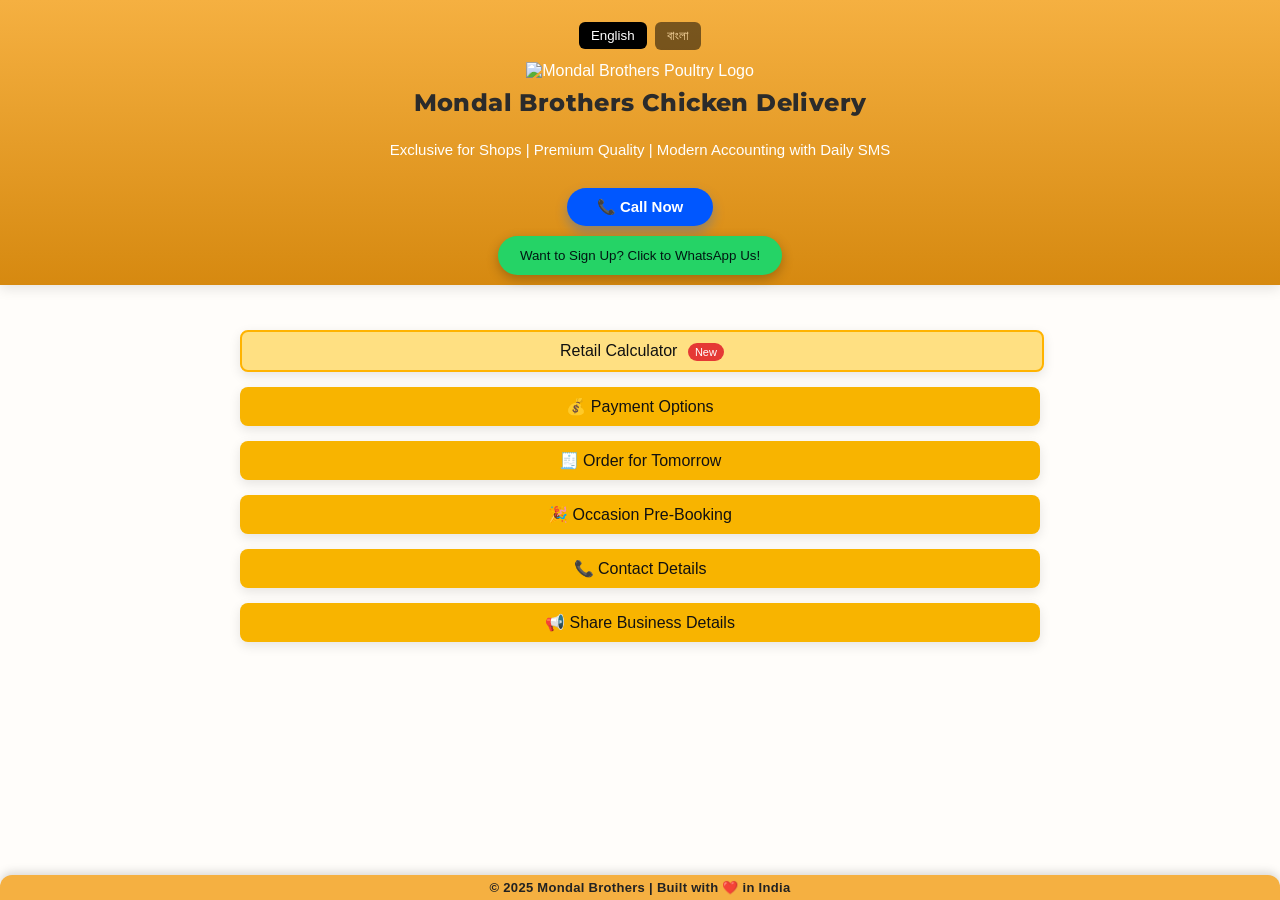
==== index.html @ c225e99e "add bengali translation" ====
<!DOCTYPE html>
<html lang="en">
<head>
    <meta charset="UTF-8" />
    <meta name="viewport" content="width=device-width, initial-scale=1.0" />
    <title>Mondal Brothers Chicken Delivery Service</title>

    <link rel="stylesheet" href="style.css" />
    <link rel="stylesheet" href="header-style.css" />

    <link href="https://fonts.googleapis.com/css2?family=Montserrat:wght@600;700&display=swap" rel="stylesheet">
    <link rel="manifest" href="manifest.json">

    <meta name="theme-color" content="#f8b400">

    <script>
        if ("serviceWorker" in navigator) {
          navigator.serviceWorker.register("service-worker.js");
        }
    </script>

    <link rel="stylesheet"
          href="https://cdnjs.cloudflare.com/ajax/libs/font-awesome/6.5.1/css/all.min.css"
          crossorigin="anonymous" referrerpolicy="no-referrer" />

    <style>
        .lang-switcher {
            text-align:center;
            margin:10px 0;
        }
        .lang-switcher button {
            padding: 6px 12px;
            border-radius: 6px;
            margin: 2px;
            border: none;
            background: black;
            color: white;
            cursor: pointer;
        }
    </style>

</head>

<body>

<span id="copyToast" class="toast">Copied!</span>

<header class="hero shiny-gold">

    <div id="langSwitcher" class="lang-switcher">
        <button onclick="switchLang('en')" id="btnLangEn">English</button>
        <button onclick="switchLang('bn')" id="btnLangBn">বাংলা</button>
    </div>

    <div class="logo-container">
        <img src="images/mb-icon.png" alt="Mondal Brothers Poultry Logo" class="logo">
    </div>

    <h2 class="page-title contrast" data-translate="title_main"></h2>

    <p data-translate="subtitle"></p>

    <a href="tel:+919734075801" class="btn-call-rounded" data-translate="call_now"></a>

    <br/>

    <a href="https://wa.me/919734075801?text=default"
       class="btn-whatsapp"
       target="_blank"
       data-translate="signup"></a>

</header>

<main>
    <section class="accordion">

        <!-- Retail calculator -->
<!--        <a class="retail-calculator-accordion accordion-header highlight-link"-->
<!--           href="retail-calculator/retail-calculator.html"-->
<!--           data-translate="retail_calculator"></a>-->

        <a class="retail-calculator-accordion accordion-header highlight-link"
           href="retail-calculator/retail-calculator.html">

            <span data-translate="retail_calculator"></span>

            <span class="badge" data-translate="new_badge"></span>

        </a>


        <!-- PAYMENT -->
        <button class="accordion-header" data-translate="payment_opt"></button>
        <div class="accordion-content">
            <p class="title-text" data-translate="choose_payment"></p>

            <!-- UPI Payment Card -->
            <div class="card">
                <h3 class="section-title" data-translate="upi_title"></h3>

                <div class="qr-wrapper">
                    <p class="text-center bold" data-translate="scan_pay"></p>

                    <img src="images/payment-qr.jpeg" alt="Payment QR" class="qr-code" />

                    <input type="number" id="amt" class="amount-input" placeholder="" data-translate-placeholder="enter_amt" />

                    <button class="upi-pay-btn" onclick="payViaUpiSmart()" data-translate="pay_now"></button>
                </div>

                <ul class="details-list">

                    <li class="details-label" data-translate="primary_upi"></li>

                    <li class="details-row lowlight">
                        <span class="label" data-translate="name_label"></span>
                        <span class="value">Prasun Mondal</span>
                    </li>

                    <li class="details-row">
                        <span class="label" data-translate="number_label"></span>
                        <span id="upiNumber" class="value copyable">9679004046</span>
                        <i class="fa-solid fa-copy copy-icon" onclick="copyToClipboard('upiNumber')"></i>
                    </li>

                    <li class="details-row">
                        <span class="label" data-translate="upi_id_label"></span>
                        <span id="upiID" class="value copyable">prsnmondal@ybl</span>
                        <i class="fa-solid fa-copy copy-icon" onclick="copyToClipboard('upiID')"></i>
                    </li>

                    <li class="details-label" data-translate="alt_upi"></li>

                    <li class="details-row lowlight">
                        <span class="label" data-translate="name_label"></span>
                        <span class="value">Mondal Brothers</span>
                    </li>

                    <li class="details-row">
                        <span class="label" data-translate="upi_id_label"></span>
                        <span id="altUPIID" class="value copyable">mondalbrothers@upi</span>
                        <i class="fa-solid fa-copy copy-icon" onclick="copyToClipboard('altUPIID')"></i>
                    </li>

                </ul>
            </div>

            <!-- Bank transfer card -->
            <div class="card">
                <h3 class="section-title" data-translate="bank_title"></h3>

                <ul class="details-list">

                    <li class="details-row lowlight">
                        <span class="label" data-translate="bank_name"></span>
                        <span id="bankName" class="value">Canara Bank</span>
                    </li>

                    <li class="details-row lowlight">
                        <span class="label" data-translate="acc_type"></span>
                        <span class="value">Current Account</span>
                    </li>

                    <li class="details-row">
                        <span class="label" data-translate="acc_holder"></span>
                        <span id="accHolder" class="value copyable">Mondal Brothers</span>
                        <i class="fa-solid fa-copy copy-icon" onclick="copyToClipboard('accHolder')"></i>
                    </li>

                    <li class="details-row">
                        <span class="label" data-translate="acc_no"></span>
                        <span id="accNo" class="value copyable">4400201000088</span>
                        <i class="fa-solid fa-copy copy-icon" onclick="copyToClipboard('accNo')"></i>
                    </li>

                    <li class="details-row">
                        <span class="label" data-translate="ifsc"></span>
                        <span id="ifsc" class="value copyable">CNRB0000000</span>
                        <i class="fa-solid fa-copy copy-icon" onclick="copyToClipboard('ifsc')"></i>
                    </li>

                </ul>
            </div>

        </div>

        <!-- Order Tomorrow -->
        <button class="accordion-header" data-translate="order_title"></button>
        <div class="accordion-content">
            <form id="orderForm" class="form-card">

                <input type="text" id="name"
                       placeholder=""
                       data-translate-placeholder="name_ph"
                       required />

                <div class="qty-row">
                    <input type="number" id="kg" placeholder="" data-translate-placeholder="kg_ph" />
                    <span class="or-text" data-translate="or"></span>
                    <input type="number" id="pieces" placeholder="" data-translate-placeholder="pcs_ph" />
                </div>

                <button type="submit" class="primary-btn" data-translate="send_whatsapp"></button>
            </form>
        </div>

        <!-- Occasion -->
        <button class="accordion-header" data-translate="prebook_title"></button>
        <div class="accordion-content">
            <div class="card">

                <h3 class="section-title" data-translate="prebook_heading"></h3>

                <p class="small-info" data-translate="prebook_desc"></p>

                <form id="occasionForm" class="prebook-form">

                    <input type="text"
                           id="occName"
                           placeholder=""
                           data-translate-placeholder="name_ph"
                           required />

                    <input type="text"
                           id="occTitle"
                           placeholder=""
                           data-translate-placeholder="occ_ph"/>

                    <input type="date" id="occDate" required />
                    <input type="number" id="occQty" placeholder="" data-translate-placeholder="qty_ph"/>

                    <button type="button" class="primary-btn"
                            onclick="sendOccasionBooking()"
                            data-translate="submit_prebook"></button>

                </form>
            </div>
        </div>

        <!-- Contact -->
        <button class="accordion-header" data-translate="contact_title"></button>
        <div class="accordion-content">
            <p class="text-center bold">Pranab Mondal</p>
            <p class="text-center">
                <a href="tel:+919734075801" data-translate="call"></a>
            </p>
        </div>

        <!-- Share -->
        <button class="accordion-header" data-translate="share_title"></button>
        <div class="accordion-content share-grid">

            <div class="share-column">
                <button class="other-share-btn" onclick="shareViaNativeEnglish()" data-translate="share_btn"></button>

                <button class="share-btn whatsapp-share-btn"
                        onclick="shareOnWhatsAppEnglish()"
                        data-translate="share_wa"></button>
            </div>

            <div class="share-column">
                <button class="other-share-btn" onclick="shareViaNativeBengali()" data-translate="bn_share_btn"></button>

                <button class="share-btn whatsapp-share-btn"
                        onclick="shareOnWhatsAppBengali()"
                        data-translate="bn_share_wa"></button>
            </div>

        </div>

    </section>
</main>

<button id="installBtn" class="install-btn" onclick="installPwa()" style="display:none;"
        data-translate="install_btn"></button>

<div id="toast" class="toast" data-translate="toast_success"></div>

<footer data-translate="footer"></footer>

<script src="script.js"></script>
<script src="local-name-storage.js"></script>
<script src="log-worker.js"></script>
<script src="pwa-installation.js"></script>

<!-- NEW LANGUAGE SCRIPTS -->
<script src="lang.js"></script>
<script src="language.js"></script>

</body>
</html>
---- style.css ----
:root {
  --primary: #f8b400;
  --accent: #25D366;
  --bg: #fffdfa;
  --text: #222;
  --card: #fff;
  --shadow: 0 4px 12px rgba(0, 0, 0, 0.1);
  --blue: #007bff; /* Standard Blue */
  --blue-strong: #0057ff; /* Stronger Blue */
  --blue-shadow: 0 0 15px rgba(0, 87, 255, 0.6);
  --secondary-cta: #1ABC9C;
}

/* -------------------- BASE STYLES -------------------- */
body {
  margin: 0;
  font-family: 'Poppins', sans-serif;
  background: var(--bg);
  color: var(--text);
  scroll-behavior: smooth;
}
ul {
  padding-left: 0;
  margin-left: 0;
}
a {
  text-decoration: none;
}
main {
  max-width: 800px;
  margin: 30px auto;
  padding: 0 15px;
}

/* -------------------- HERO SECTION -------------------- */
.hero {
  background: linear-gradient(180deg, #F5B041 0%, #D68910 100%);
  color: #ffffff;
  text-align: center;
  padding: 10px 10px;
  box-shadow: var(--shadow);
}
.hero h1 {
  font-size: 32px;
  font-weight: 800;
  margin: 0 0 10px;
  text-shadow: 0 2px 4px rgba(0,0,0,0.2);
}
.hero p {
  font-size: 15px;
  margin-top: 10px;
}

/* -------------------- BUTTONS & CTA -------------------- */
/* Base styles for all primary-like rounded buttons */
.btn-whatsapp,
.btn-call-rounded,
.call-btn {
  display: inline-block;
  padding: 12px 22px;
  border-radius: 40px;
  font-weight: bold;
  box-shadow: var(--shadow);
  transition: 0.3s;
  text-decoration: none;
  font-size: 18px; /* Standardize font size */
  margin-top: 10px;
}

/* WhatsApp Button (Accent Color) */
.btn-whatsapp {
  background: var(--accent);
  font: -webkit-mini-control;
  color: #011713;
  padding: 12px 22px;
  box-shadow: 0 4px 12px rgba(0, 0, 0, 0.25);
}
.btn-whatsapp:hover {
  transform: scale(1.05);
  background: #20ba5a;
}

/* Call Button (Blue Color) - Renamed .btn-call-rounded to .call-btn for consistency */
.btn-call-rounded,
.call-btn {
  background: var(--blue-strong); /* Blue Gradient in original hero */
  color: white;
  padding: 10px 30px;
  font-size: 15px;
  margin-top: 15px;
  box-shadow: 0 6px 12px rgba(0, 102, 255, 0.35);
}
.btn-call-rounded:hover,
.call-btn:hover {
  background-color: #1c6dff;
  transform: translateY(-3px);
  box-shadow: 0 8px 18px rgba(0,0,0,0.40);
}

/* Register Button (Secondary CTA) */
.register-btn {
  background: var(--secondary-cta);
  color: #fff;
  padding: 14px 30px;
  font-size: 18px;
  font-weight: 700;
  border-radius: 40px;
  display: inline-block;
  margin-top: 12px;
  box-shadow: 0 6px 12px rgba(26, 188, 156, 0.35);
}

/* -------------------- FORMS -------------------- */
form {
  display: flex;
  flex-direction: column;
  gap: 12px;
}
form input,
form select,
form button,
.amount-box input { /* Apply form styles to amount input */
  padding: 12px;
  font-size: 1rem;
  border: 1px solid #ddd;
  border-radius: 8px;
  box-shadow: inset 0 1px 3px rgba(0,0,0,0.05);
}
form button {
  background: var(--primary);
  color: #fff;
  border: none;
  cursor: pointer;
  transition: 0.3s;
  box-shadow: var(--shadow); /* Added shadow for consistency */
}
form button:hover {
  background: #f7c948;
}

/* Quantity Row */
.qty-row {
  display: flex;
  align-items: center;
  justify-content: center;
  gap: 10px;
}
.qty-row input {
  width: 42%;
}
.or-text {
  font-weight: 600;
  font-size: 16px;
  color: #444;
}

/* -------------------- ACCORDION & SECTIONS -------------------- */
.accordion-header {
  background: var(--primary);
  color: white;
  padding: 10px 0px;
  font-size: 1rem;
  color: #111;
  border: none;
  width: 100%;
  cursor: pointer;
  margin-top: 15px;
  border-radius: 8px;
  transition: 0.3s;
  box-shadow: var(--shadow);
  text-align: center;
}
.accordion-header:hover {
  background: #f7c948;
}

.accordion-content {
  background: var(--card);
  padding: 0 20px;
  max-height: 0;
  overflow: hidden;
  transition: max-height 0.4s ease, padding 0.3s ease;
  border-radius: 0 0 8px 8px;
  box-shadow: var(--shadow);
}
.accordion-content.open {
  padding: 10px;
  max-height: max-content; /* Use a large value or max-content */
  margin-bottom: 40px;
}

.section-box { /* Used for UPI and Bank sections */
  background: var(--card);
  padding: 15px;
  margin-top: 15px;
  border-radius: 12px;
  box-shadow: 0 0 8px rgba(0,0,0,0.08);
}
.section-title {
  font-size: 18px;
  font-weight: bold;
  margin-bottom: 12px;
  color: var(--primary);
  display: flex;
  align-items: center;
  color: #B71C1C;
}

/* -------------------- PAYMENT DETAILS -------------------- */
.title-text {
  font-size: 16px;
  font-weight: 600;
  margin-bottom: 10px;
}

/* Amount Box */
.amount-box {
  display: flex;
  gap: 10px;
  margin: 10px 0 15px; /* Consolidated margin */
  justify-content: center;
}

/* Pay Button inside amount-box */
.pay-btn {
  background: var(--blue);
  color: white;
  border: none;
  padding: 8px 16px;
  border-radius: 8px;
  cursor: pointer;
  font-weight: 600;
  transition: 0.3s;
}

/* Payment Layout */
@media (min-width: 600px) {
  .payment-container {
    display: flex;
    gap: 25px;
    margin-top: 20px;
  }
}
.qr-area {
  text-align: center;
}
.details-area {
  padding-left: 10px;
}

.qr-code {
  width: 200px;
  border-radius: 10px;
  margin-bottom: 15px;
  box-shadow: var(--shadow);
}

.upi-btn {
  background: #1c7df4;
  color: white;
  border: none;
  padding: 8px 18px;
  border-radius: 8px;
  cursor: pointer;
  font-weight: 600;
  transition: 0.3s;
}
.upi-btn:hover {
  background: #0d5abf;
}

/* List Item Styles (UPI and Bank Rows) */
.payment-list {
  padding: 0;
  margin: 0;
}
.bank-row,
.upi-details-row {
  display: flex;
  align-items: center;
  justify-content: flex-start;
  gap: 10px;
  padding: 6px 0;
  list-style: none;
  font-size: 14px;
}
.bank-row:not(:last-child),
.upi-details-row:not(:last-child) {
  border-bottom: 1px solid #f0f0f0;
}

/* Labels */
.bank-row .label,
.upi-details-row .label {
  color: #777;
  width: 120px; /* Aligns both UPI and Bank labels */
  flex-shrink: 0;
}

/* Values */
.bank-row .value,
.upi-details-row .value {
  flex: 1;
  text-align: left;
  color: #333;
  font-weight: 600;
  overflow-wrap: anywhere;
}

/* Low Visibility Row (Consolidated) */
.lowlight .label {
  color: #aaa;
}
.lowlight .value {
  color: #777;
}
.lowlight .copy-icon {
  color: #aaa;
}

/* -------------------- PWA & FOOTER -------------------- */
.install-btn {
  position: fixed;
  bottom: 20px;
  right: 20px;
  background: linear-gradient(45deg, var(--blue-strong), #4c8bff);
  color: #fff;
  border: none;
  padding: 14px 26px;
  font-size: 17px;
  font-weight: 700;
  border-radius: 50px;
  cursor: pointer;
  transition: all 0.25s ease-in-out;
  z-index: 9999;
  box-shadow: var(--blue-shadow);
  animation: pulseGlow 2.5s infinite ease-in-out;
}
.install-btn:hover {
  background: linear-gradient(45deg, #4c8bff, var(--blue-strong));
  transform: translateY(-4px) scale(1.03);
  box-shadow: 0 0 22px rgba(0, 87, 255, 0.9);
}
@keyframes pulseGlow {
  0% { box-shadow: 0 0 10px rgba(255,204,0,0.5); }
  50% { box-shadow: 0 0 18px rgba(255,204,0,0.9); }
  100% { box-shadow: 0 0 10px rgba(255,204,0,0.5); }
}

.toast {
  visibility: hidden;
  position: fixed;
  bottom: 30px;
  left: 50%;
  transform: translateX(-50%);
  background: rgba(0, 0, 0, 0.85);
  color: #fff;
  padding: 10px 18px;
  border-radius: 8px;
  font-size: 12px;
  opacity: 0;
  transition: opacity 0.4s ease, visibility 0.4s;
  z-index: 9999;

  background: #f4a300;
      color: white;
      border-radius: 10px;
}
.toast.show {
  visibility: visible;
  opacity: 1;
}

footer {
  width: 100%;
  background: var(--primary);
  color: #000;
  text-align: center;
  padding: 14px 0;
  font-size: 15px;
  font-weight: 600;
  margin-top: 25px;
  border-top-left-radius: 12px;
  border-top-right-radius: 12px;
  box-shadow: 0 -3px 10px rgba(0,0,0,0.15);
  letter-spacing: 0.3px;
}

.logo {
  width: 140px;    /* adjust size */
  height: auto;
}

/* Card design */
.card {
  background: #fff;
  padding: 20px;
  margin: 18px 0;
  border-radius: 18px;
  box-shadow: 0 6px 20px rgba(0,0,0,0.12);
}

/* UPI / Bank row layout */
.details-list {
  list-style: none;
  padding: 0;
  margin-top: 20px;
}

/* Copy icon */
.copy-icon {
  font-size: 18px;
  cursor: pointer;
  padding-left: 8px;
  display: inline-flex;           /* enables centering */
  align-items: center;            /* vertical alignment */
  justify-content: center;        /* horizontal centering */
  height: 100%;                   /* matches line height */
}

/* Buttons */
.primary-btn {
  width: 100%;
  padding: 12px;
  border-radius: 12px;
  font-weight: 600;
  border: none;
  margin-top: 14px;
  background: #000;
  color: #fff;
}

/* QR UI */
.qr-wrapper {
  text-align: center;
}

.qr-code {
  width: 200px;
  margin: 10px auto;
  border-radius: 12px;
  box-shadow: 0 4px 10px rgba(0,0,0,0.1);
}

.amount-input {
  display: block;
  width: 100%;
  padding: 10px 10px;
  margin: 10px -10px;
  border-radius: 12px;
  border: 1px solid #ddd;
}

.upi-pay-btn {
    background: linear-gradient(
        180deg,
        #2B47B8 0%,
        #213B99 55%,
        #172A73 100%
    );
    color: #FFFFFF;
    border: 1px solid #12205E;
    padding: 8px 40px;
    border-radius: 4px;
    font-size: 14px;
    cursor: pointer;

    box-shadow:
        inset 0 1px 0 rgba(255,255,255,0.12),
        0 6px 14px rgba(0,0,0,0.45);
}

.upi-pay-btn:hover {
    background: linear-gradient(
        180deg,
        #345BC7 0%,
        #2B47B8 55%,
        #1E3390 100%
    );
}


.upi-pay-btn:active {
    transform: translateY(1px);
    box-shadow:
        inset 0 4px 8px rgba(0,0,0,0.55);
}

/* Typography */
.bold { font-weight: 700; }
.text-center { text-align: center; }
.lowlight { opacity: 0.7; }

.details-row {
  display: flex !important;
  align-items: center;
  justify-content: space-between;
  padding: 0px 0;
  border-bottom: 1px solid #eee;
  min-height: 32px;  /* prevents collapsing */
}

.details-row .label {
  font-size: 13px;
  flex: 0.9;
}

.details-row .value {
  flex: 1
  font-size: 13px;
  text-align: right;
  margin-right: 0px;
}


.details-row:last-child { border-bottom: none; }

.details-label {
  font-weight: 600;
  margin: 30px 0 8px;
  font-size: 1rem;
}

.copy-icon {
  flex: 0 0 auto;
  width: 22px;
  height: 22px;
  display: flex;
  align-items: center;
  justify-content: center;
  font-size: 14px;
  cursor: pointer;
  opacity: 0.2;
  color: #000;
}

.copy-icon:hover {
  opacity: 1;
}

@media (max-width: 480px) {
  .details-row {
    grid-template-columns: 1fr auto auto;
  }
}

.share-btn {
  width: 100%;
  background: #ffb300;
  border: none;
  color: #000;
  padding: 14px 20px;
  margin-top: 14px;
  font-size: 1rem;
  font-weight: 700;
  border-radius: 12px;
  box-shadow: 0 6px 16px rgba(0,0,0,0.18);
  cursor: pointer;
  transition: transform 0.2s ease;
}

.share-btn:hover { transform: translateY(-3px); }

.share-btn i {
  margin-right: 8px;
  font-size: 18px;
  vertical-align: middle;
}

.whatsapp-share-btn {
  width: 100%;
  background: #25D366;        /* WhatsApp green */
  color: #fff;
  border: none;
  padding: 10px 0px;
  margin-top: 14px;
  font-size: 1rem;
  font-weight: 300;
  border-radius: 12px;
  box-shadow: 0 6px 16px rgba(0,0,0,0.18);
  cursor: pointer;
  transition: background 0.2s ease, transform 0.2s ease;
  color: #011713;
}

.whatsapp-share-btn:hover {
  background: #1ebe5d;        /* Slightly darker hover */
  transform: translateY(-3px);
}

.whatsapp-share-btn i {
  margin-right: 8px;
  font-size: 19px;
  vertical-align: middle;
}

.other-share-btn {
  width: 100%;
  background: #007AFF;      /* Blue button */
  color: #fff;
  border: none;
  padding: 14px 20px;
  margin-top: 10px;
  font-size: 1rem;
  font-weight: 300;
  border-radius: 12px;
  box-shadow: 0 6px 16px rgba(0,0,0,0.18);
  cursor: pointer;
  transition: transform 0.2s ease, background 0.2s ease;
}

.other-share-btn:hover {
  background: #0060d1;
  transform: translateY(-3px);
}

.other-share-btn i {
  margin-right: 8px;
  font-size: 17px;
  vertical-align: middle;
}

.prebook-form input,
.prebook-form select,
.prebook-form textarea {
  padding: 12px;
  margin: 8px 0;
  border-radius: 12px;
  border: 1px solid #ddd;
  font-size: 1rem;
}

.small-info {
  font-size: 0.9rem;
  opacity: 0.75;
  margin-bottom: 10px;
}

.accordion-header {
  display: block;          /* Make full width */
  /* width: 100%;             /* Stretch to container width */
  /* text-decoration: none;   /* Remove underline */
  /* color: inherit;          /* Keep text color consistent */
}

.accordion {
    padding-bottom: 100px;
}

html, body {
    height: 100%;
    margin: 0;
}

main {
    display: flex;
    flex-direction: column;
}


.highlight-link {
    background: #ffe082;
    border: 2px solid #ffb300;
    animation: pulse 1.8s infinite;
}

@keyframes pulse {
    0% { box-shadow: 0 0 0 0 rgba(255,179,0,0.6); }
    70% { box-shadow: 0 0 0 14px rgba(255,179,0,0); }
    100% { box-shadow: 0 0 0 0 rgba(255,179,0,0); }
}


.badge-link {
    position: relative;
}

.badge {
    background: #e53935;
    color: white;
    font-size: 11px;
    padding: 3px 7px;
    border-radius: 10px;
    margin-left: 6px;
}

.page-title {
    font-family: 'Montserrat', sans-serif;
        font-weight: 700;
        color: #222;
}

.page-title.contrast {
    text-align: center;
    font-weight: 800;
    color: #2b2b2b;           /* strong contrast */
    margin: 8px 0 0px;
    letter-spacing: 0.4px;
    position: relative;
}

.page-title.contrast::after {
    content: "";
    display: block;
    width: 80px;
    height: 4px;
    margin: 10px auto 0;
}

footer {
    position: fixed;
    left: 0;
    right: 0;
    bottom: 0;

    background: linear-gradient(180deg, #F5B041 0%, #D68910 100%);
    color: #ffffff;
    text-align: center;
    padding: 7px 0;
    font-size: 11px;
    font-weight: 600;
    letter-spacing: 0.3px;
    z-index: 100; /* keep it above content */
        background: #F5B041;      /* golden yellow */
        color: #222;              /* dark text for contrast */
        text-align: center;
        padding: 5px 0;
        font-size: 13px;
        font-weight: 600;
}

body {
    margin: 0;
    padding-bottom: 800px;  /* roughly the height of the footer */
    box-sizing: border-box;
}

.share-grid {
    display: flex;
    justify-content: center; /* left + right columns */
    gap: 10px;
}

.share-column {
    display: flex;
    flex-direction: column;
    gap: 0px; /* vertical spacing between buttons */
}

.share-column button {
    width: 100%;
    font-size: 12px;
    padding: 12px;
}



.lang-switcher {
    text-align:center;
    margin:10px 0;
}

.lang-switcher button {
    padding: 6px 12px;
    border-radius: 6px;
    margin: 2px;
    border: none;
    background: black;
    color: white;
    cursor: pointer;
}
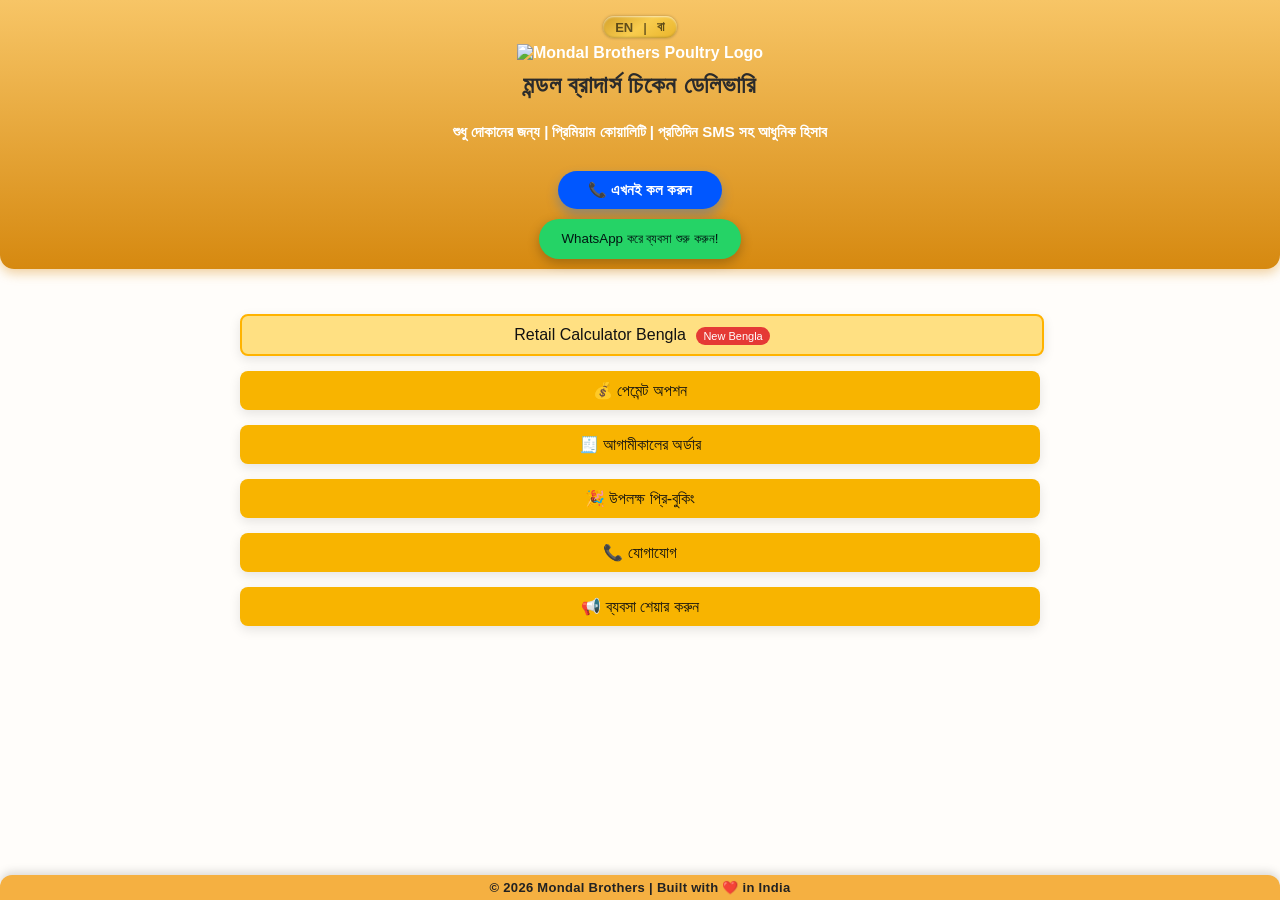
==== commit 660aa0b0: "design the language pill" ====
--- a/index.html
+++ b/index.html
@@ -22,23 +22,6 @@
     <link rel="stylesheet"
           href="https://cdnjs.cloudflare.com/ajax/libs/font-awesome/6.5.1/css/all.min.css"
           crossorigin="anonymous" referrerpolicy="no-referrer" />
-
-    <style>
-        .lang-switcher {
-            text-align:center;
-            margin:10px 0;
-        }
-        .lang-switcher button {
-            padding: 6px 12px;
-            border-radius: 6px;
-            margin: 2px;
-            border: none;
-            background: black;
-            color: white;
-            cursor: pointer;
-        }
-    </style>
-
 </head>
 
 <body>
@@ -47,10 +30,12 @@
 
 <header class="hero shiny-gold">
 
-    <div id="langSwitcher" class="lang-switcher">
-        <button onclick="switchLang('en')" id="btnLangEn">English</button>
-        <button onclick="switchLang('bn')" id="btnLangBn">বাংলা</button>
+    <div id="langSwitcher" class="lang-pill-gold">
+        <span class="lang-opt" onclick="switchLang('en')">EN</span>
+        <span class="divider">|</span>
+        <span class="lang-opt" onclick="switchLang('bn')">বা</span>
     </div>
+
 
     <div class="logo-container">
         <img src="images/mb-icon.png" alt="Mondal Brothers Poultry Logo" class="logo">
--- a/style.css
+++ b/style.css
@@ -768,5 +768,45 @@
     background: black;
     color: white;
     cursor: pointer;
-}
-
+    font-size: 10px;
+}
+
+
+.lang-pill-gold {
+    display: inline-flex;
+    align-items: center;
+    padding: 3px 8px;
+    border-radius: 50px;
+    background: linear-gradient(145deg, #d4a029, #f8cc4e, #e9b42a);
+    color: #000;
+    font-weight:600;
+    font-size:13px;
+    margin: 6px auto;
+    cursor: default;
+    box-shadow: inset 0 1px 2px rgba(255,255,255,0.6),
+                inset 0 -1px 2px rgba(0,0,0,0.2),
+                0 0 3px rgba(0,0,0,0.3);
+    width: fit-content;
+}
+
+.lang-pill-gold .divider {
+    margin: 0 6px;
+    opacity: 0.5;
+}
+
+.lang-pill-gold .lang-opt {
+    cursor:pointer;
+    padding:0 4px;
+    transition: all .2s;
+    opacity:0.6;
+}
+
+.lang-pill-gold .lang-opt:hover {
+    opacity:1;
+    transform: translateY(-1px);
+}
+
+.lang-pill-gold .lang-opt.active {
+    opacity:1;
+    text-shadow: 0 0 1px rgba(0,0,0,0.6);
+}
--- a/header-style.css
+++ b/header-style.css
@@ -0,0 +1,28 @@
+.shiny-gold {
+    background: linear-gradient(180deg, #F5B041 0%, #D68910 100%);
+    background: linear-gradient(180deg, #F7C566 0%, #D68910 100%);
+    color: #fff;
+    border-radius: 0px 0px 14px 14px;
+    font-weight: 600;
+    text-align: center;
+    box-shadow: 0 4px 12px rgba(214, 137, 16, 0.4);
+    position: relative;
+}
+
+.shiny-gold::before {
+    content: "";
+    position: absolute;
+    top: 0;
+    left: -100%;
+    width: 20%;
+    height: 100%;
+    background: linear-gradient(120deg, rgba(255,255,255,0.6), rgba(255,255,255,0));
+    transform: skewX(-20deg);
+    animation: shine 2.5s infinite;
+}
+
+@keyframes shine {
+    0% { left: -100%; }
+    60% { left: 120%; }
+    100% { left: 120%; }
+}
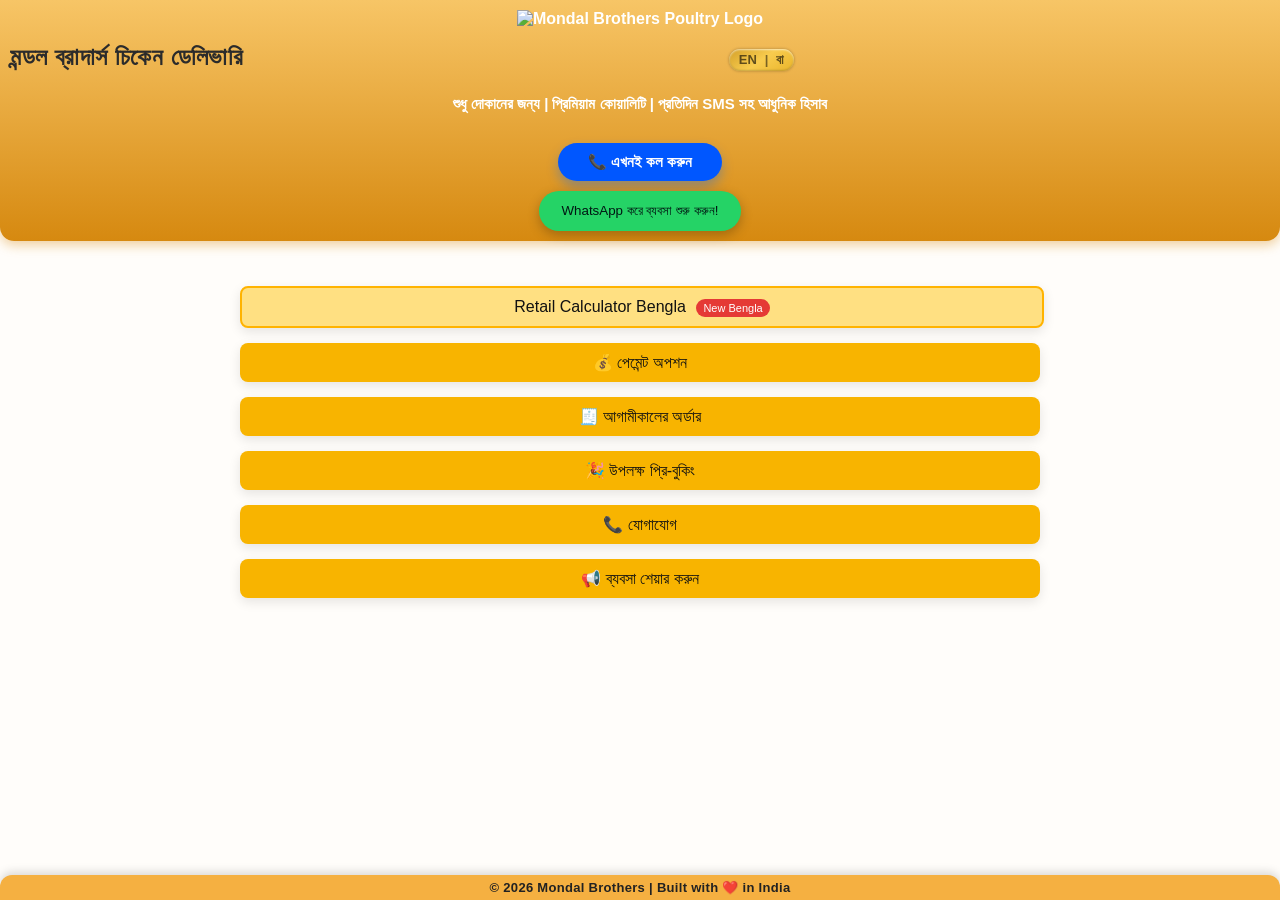
==== commit 10753894: "uodate" ====
--- a/index.html
+++ b/index.html
@@ -30,18 +30,21 @@
 
 <header class="hero shiny-gold">
 
-    <div id="langSwitcher" class="lang-pill-gold">
-        <span class="lang-opt" onclick="switchLang('en')">EN</span>
-        <span class="divider">|</span>
-        <span class="lang-opt" onclick="switchLang('bn')">বা</span>
-    </div>
-
-
     <div class="logo-container">
         <img src="images/mb-icon.png" alt="Mondal Brothers Poultry Logo" class="logo">
     </div>
 
-    <h2 class="page-title contrast" data-translate="title_main"></h2>
+    <div class="title-row-home">
+
+        <h2 class="page-title contrast" data-translate="title_main"></h2>
+
+        <div id="langSwitcher" class="lang-pill-gold">
+            <span class="lang-opt" onclick="switchLang('en')" data-lang="en">EN</span>
+            <span class="divider">|</span>
+            <span class="lang-opt" onclick="switchLang('bn')" data-lang="bn">বা</span>
+        </div>
+
+    </div>
 
     <p data-translate="subtitle"></p>
 
@@ -55,6 +58,7 @@
        data-translate="signup"></a>
 
 </header>
+
 
 <main>
     <section class="accordion">
--- a/style.css
+++ b/style.css
@@ -796,7 +796,7 @@
 
 .lang-pill-gold .lang-opt {
     cursor:pointer;
-    padding:0 4px;
+    padding:0 2px;
     transition: all .2s;
     opacity:0.6;
 }
@@ -810,3 +810,24 @@
     opacity:1;
     text-shadow: 0 0 1px rgba(0,0,0,0.6);
 }
+
+.title-row-home {
+  display:flex;
+  align-items:center;
+  justify-content:center;
+  gap:10px;
+  margin-top:6px;
+  margin-bottom:6px;
+  text-align:center;
+}
+
+.title-row-home h2 {
+  margin:0;
+  padding:0;
+}
+
+@media(max-width:450px){
+  .title-row-home {
+     flex-wrap:wrap;
+  }
+}
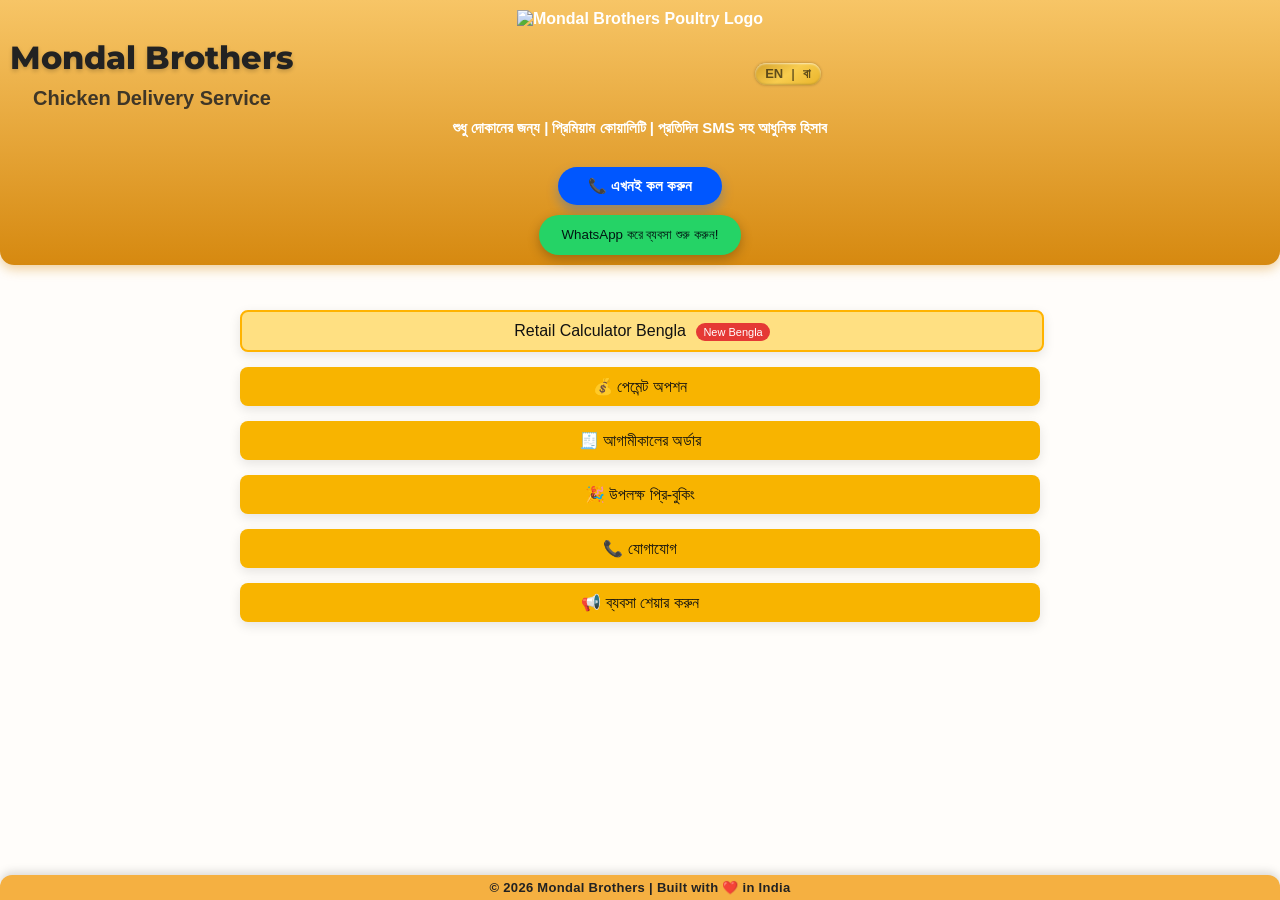
==== commit 109c11da: "update" ====
--- a/index.html
+++ b/index.html
@@ -36,8 +36,13 @@
 
     <div class="title-row-home">
 
-        <h2 class="page-title contrast" data-translate="title_main"></h2>
-
+        <!-- Main Heading + Sub Heading Block -->
+        <div class="title-stack">
+            <h1 class="page-title">Mondal Brothers</h1>
+            <h2 class="brand-sub">Chicken Delivery Service</h2>
+        </div>
+
+        <!-- Language Switcher -->
         <div id="langSwitcher" class="lang-pill-gold">
             <span class="lang-opt" onclick="switchLang('en')" data-lang="en">EN</span>
             <span class="divider">|</span>
@@ -58,6 +63,7 @@
        data-translate="signup"></a>
 
 </header>
+
 
 
 <main>
--- a/style.css
+++ b/style.css
@@ -831,3 +831,43 @@
      flex-wrap:wrap;
   }
 }
+
+.brand-main {
+    font-size: 28px;
+    font-weight: 600;
+    margin: 0;
+    padding: 0;
+    line-height: 1.1;
+    color: #000;
+}
+
+.brand-sub {
+    font-size: 20px;
+    font-weight: 600;
+    margin: 0;
+    padding: 0;
+    color: #222;
+    opacity: 0.85;
+    line-height: 1.1;
+}
+
+.title-stack {
+    display: flex;
+    flex-direction: column;
+    align-items: center;
+}
+
+.title-row-home {
+    display: flex;
+    align-items: center;
+    justify-content: center;
+    gap: 12px;
+    margin: 10px 0 6px;
+    text-align: center;
+}
+
+@media(max-width:450px){
+  .title-row-home {
+    flex-wrap: wrap;
+  }
+}
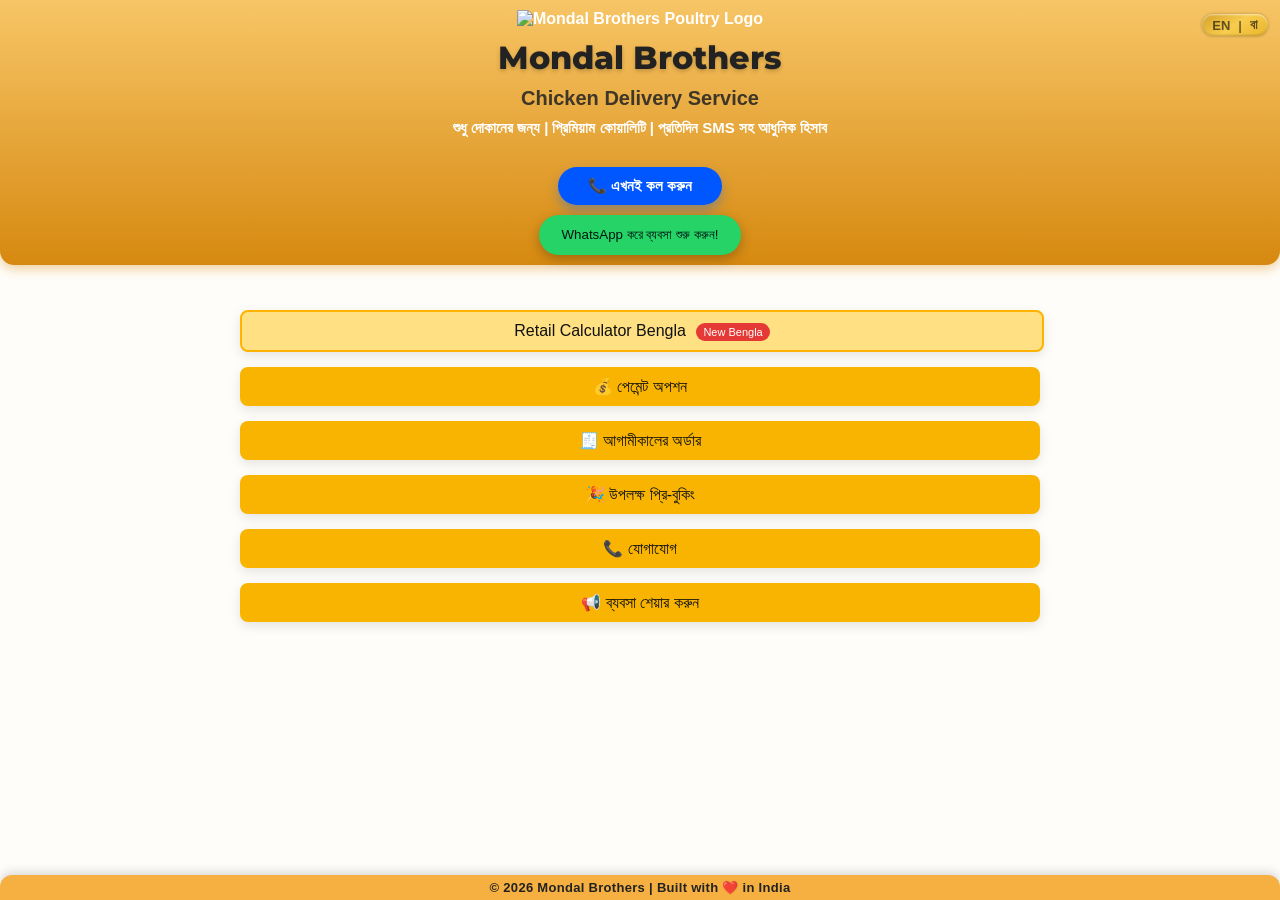
==== commit 4da81358: "fix scrolling" ====
--- a/index.html
+++ b/index.html
@@ -30,25 +30,22 @@
 
 <header class="hero shiny-gold">
 
+    <!-- Language Switcher (Top Right) -->
+    <div id="langSwitcher" class="lang-pill-gold lang-top-right">
+        <span class="lang-opt" onclick="switchLang('en')" data-lang="en">EN</span>
+        <span class="divider">|</span>
+        <span class="lang-opt" onclick="switchLang('bn')" data-lang="bn">বা</span>
+    </div>
+
     <div class="logo-container">
         <img src="images/mb-icon.png" alt="Mondal Brothers Poultry Logo" class="logo">
     </div>
 
     <div class="title-row-home">
-
-        <!-- Main Heading + Sub Heading Block -->
         <div class="title-stack">
             <h1 class="page-title">Mondal Brothers</h1>
             <h2 class="brand-sub">Chicken Delivery Service</h2>
         </div>
-
-        <!-- Language Switcher -->
-        <div id="langSwitcher" class="lang-pill-gold">
-            <span class="lang-opt" onclick="switchLang('en')" data-lang="en">EN</span>
-            <span class="divider">|</span>
-            <span class="lang-opt" onclick="switchLang('bn')" data-lang="bn">বা</span>
-        </div>
-
     </div>
 
     <p data-translate="subtitle"></p>
@@ -63,6 +60,7 @@
        data-translate="signup"></a>
 
 </header>
+
 
 
 
--- a/style.css
+++ b/style.css
@@ -871,3 +871,10 @@
     flex-wrap: wrap;
   }
 }
+
+.lang-top-right {
+    position: absolute;
+    top: 8px;
+    right: 12px;
+    z-index: 10;
+}
--- a/header-style.css
+++ b/header-style.css
@@ -7,6 +7,7 @@
     text-align: center;
     box-shadow: 0 4px 12px rgba(214, 137, 16, 0.4);
     position: relative;
+    overflow-x: clip;
 }
 
 .shiny-gold::before {
@@ -22,7 +23,7 @@
 }
 
 @keyframes shine {
-    0% { left: -100%; }
-    60% { left: 120%; }
+    0%   { left: -80%; }
+    50%  { left: 120%; }
     100% { left: 120%; }
 }
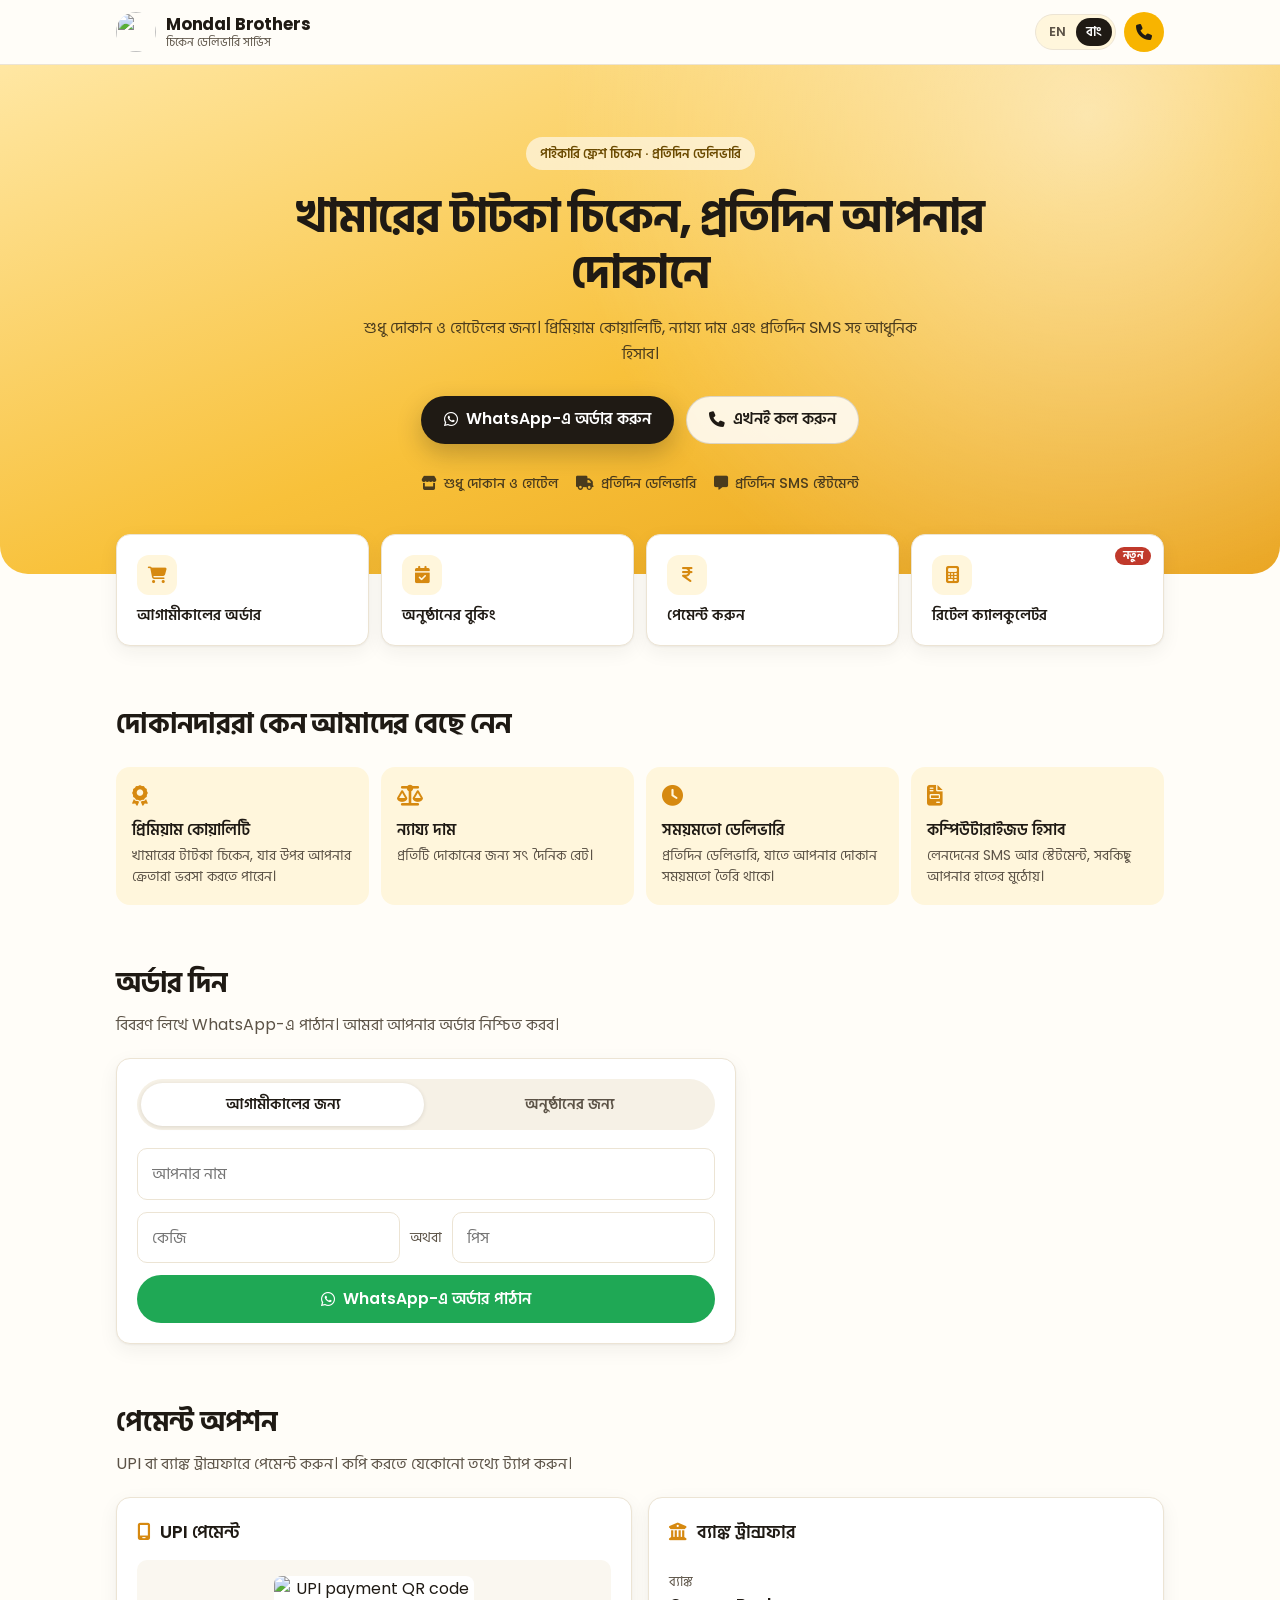
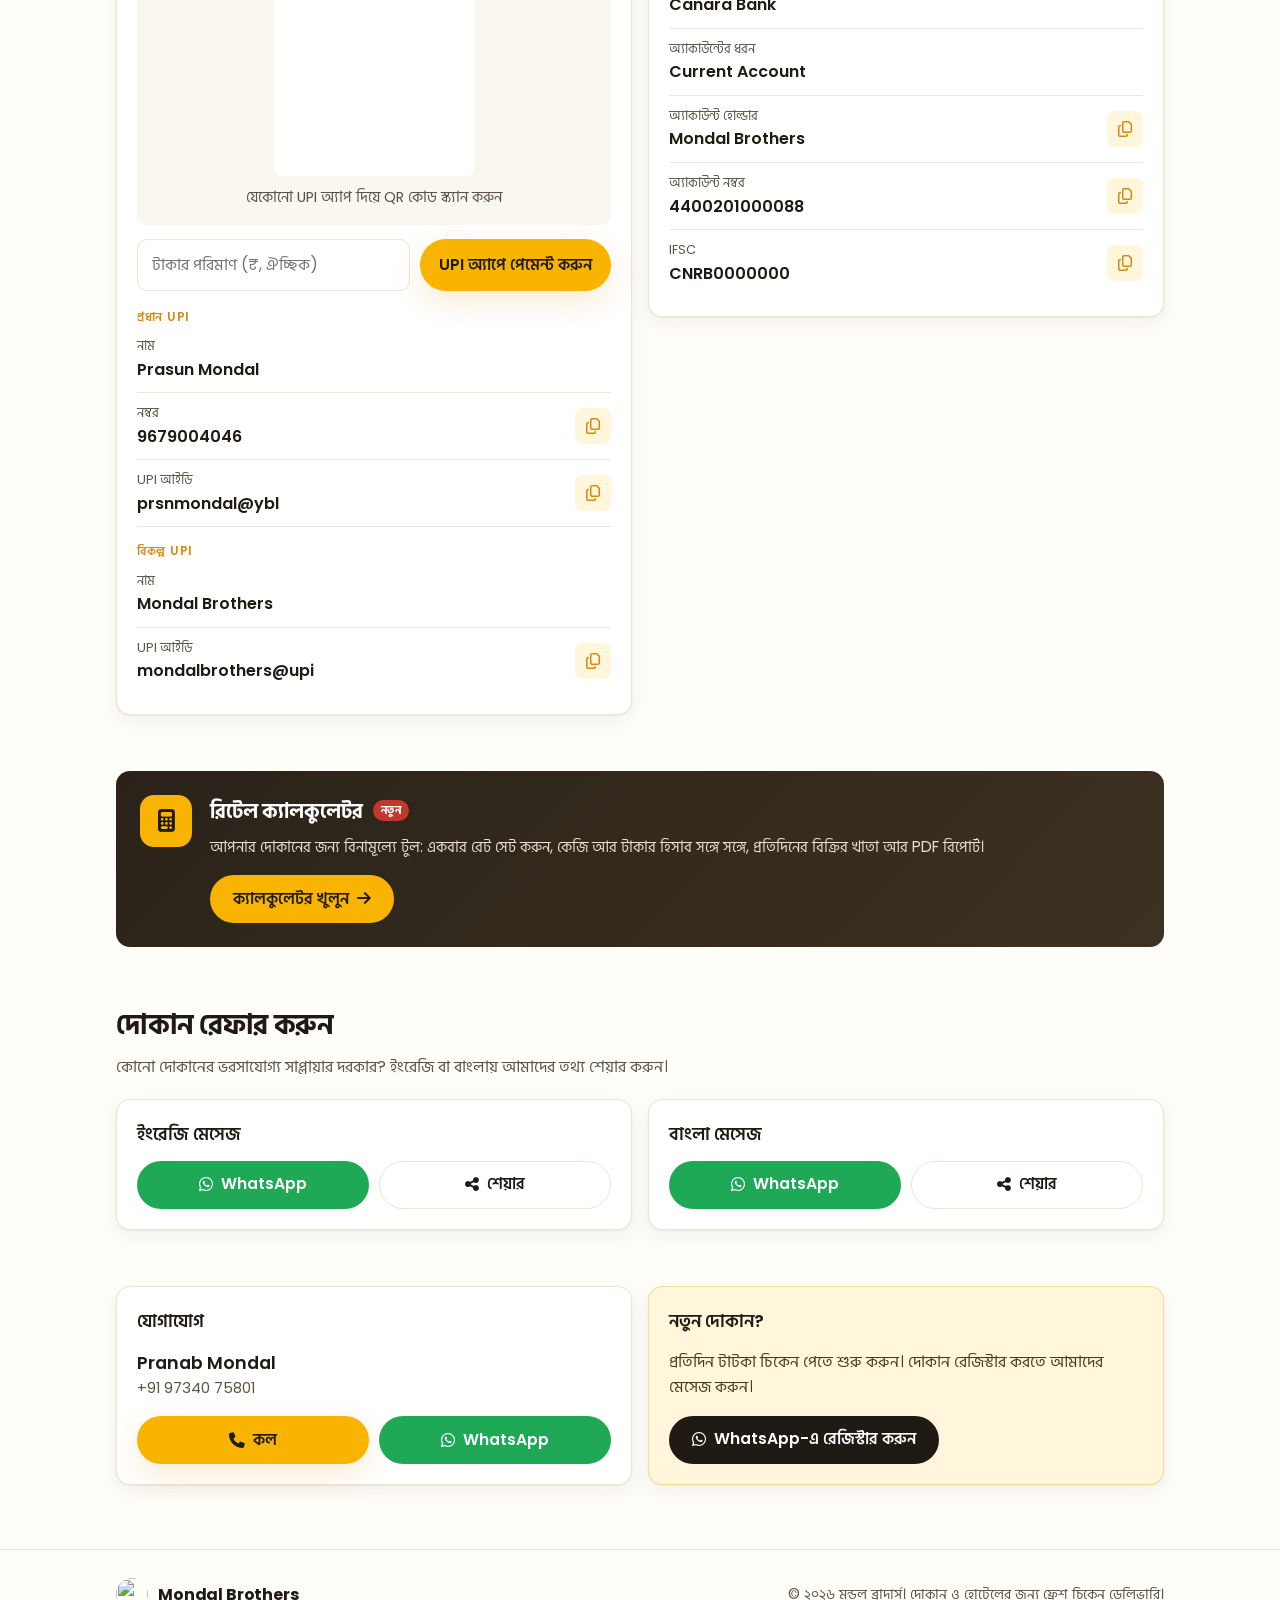
==== commit dc24a863: "Redesign home page as a professional landing page - Sticky top bar, hero with clear CTAs, quick-acti" ====
--- a/index.html
+++ b/index.html
@@ -1,282 +1,383 @@
 <!DOCTYPE html>
-<html lang="en">
+<html lang="bn">
 <head>
     <meta charset="UTF-8" />
     <meta name="viewport" content="width=device-width, initial-scale=1.0" />
-    <title>Mondal Brothers Chicken Delivery Service</title>
-
+    <title>Mondal Brothers | Fresh Chicken Delivery for Shops &amp; Hotels</title>
+    <meta name="description" content="Mondal Brothers delivers fresh farm chicken to shops and hotels every day. Premium quality, fair prices, on-time delivery and computerised accounting with daily SMS." />
+    <meta name="theme-color" content="#f8b400" />
+
+    <meta property="og:type" content="website" />
+    <meta property="og:title" content="Mondal Brothers | Fresh Chicken Delivery" />
+    <meta property="og:description" content="Fresh farm chicken delivered daily to shops and hotels. Order on WhatsApp." />
+    <meta property="og:image" content="images/icon-512.jpg" />
+
+    <link rel="icon" href="images/mb-icon.png" />
+    <link rel="apple-touch-icon" href="images/icon-192.jpg" />
+    <link rel="manifest" href="manifest.json" />
+
+    <link rel="preconnect" href="https://fonts.googleapis.com" />
+    <link rel="preconnect" href="https://fonts.gstatic.com" crossorigin />
+    <link href="https://fonts.googleapis.com/css2?family=Poppins:wght@400;500;600;700&family=Hind+Siliguri:wght@400;500;600;700&display=swap" rel="stylesheet" />
+    <link rel="stylesheet"
+          href="https://cdnjs.cloudflare.com/ajax/libs/font-awesome/6.5.1/css/all.min.css"
+          crossorigin="anonymous" referrerpolicy="no-referrer" />
     <link rel="stylesheet" href="style.css" />
-    <link rel="stylesheet" href="header-style.css" />
-
-    <link href="https://fonts.googleapis.com/css2?family=Montserrat:wght@600;700&display=swap" rel="stylesheet">
-    <link rel="manifest" href="manifest.json">
-
-    <meta name="theme-color" content="#f8b400">
+
+    <script type="application/ld+json">
+    {
+        "@context": "https://schema.org",
+        "@type": "LocalBusiness",
+        "name": "Mondal Brothers",
+        "description": "Wholesale fresh chicken delivered daily to shops and hotels.",
+        "telephone": "+91-9734075801",
+        "image": "images/icon-512.jpg",
+        "priceRange": "₹"
+    }
+    </script>
 
     <script>
         if ("serviceWorker" in navigator) {
           navigator.serviceWorker.register("service-worker.js");
         }
     </script>
-
-    <link rel="stylesheet"
-          href="https://cdnjs.cloudflare.com/ajax/libs/font-awesome/6.5.1/css/all.min.css"
-          crossorigin="anonymous" referrerpolicy="no-referrer" />
 </head>
 
 <body>
 
-<span id="copyToast" class="toast">Copied!</span>
-
-<header class="hero shiny-gold">
-
-    <!-- Language Switcher (Top Right) -->
-    <div id="langSwitcher" class="lang-pill-gold lang-top-right">
-        <span class="lang-opt" onclick="switchLang('en')" data-lang="en">EN</span>
-        <span class="divider">|</span>
-        <span class="lang-opt" onclick="switchLang('bn')" data-lang="bn">বা</span>
+<span id="copyToast" class="toast" role="status" aria-live="polite"></span>
+
+<!-- ================= TOP BAR ================= -->
+<header class="topbar">
+    <div class="container topbar-inner">
+        <a href="#top" class="brand">
+            <img src="images/mb-icon.png" alt="" class="brand-logo" width="40" height="40" />
+            <span class="brand-text">
+                <span class="brand-name">Mondal Brothers</span>
+                <span class="brand-tag" data-translate="brand_tagline"></span>
+            </span>
+        </a>
+
+        <div class="topbar-actions">
+            <div id="langSwitcher" class="lang-switch" role="group" aria-label="Language">
+                <button type="button" class="lang-opt" onclick="switchLang('en')" data-lang="en">EN</button>
+                <button type="button" class="lang-opt" onclick="switchLang('bn')" data-lang="bn">বাং</button>
+            </div>
+            <a href="tel:+919734075801" class="icon-btn" aria-label="Call Mondal Brothers">
+                <i class="fa-solid fa-phone"></i>
+            </a>
+        </div>
     </div>
-
-    <div class="logo-container">
-        <img src="images/mb-icon.png" alt="Mondal Brothers Poultry Logo" class="logo">
-    </div>
-
-    <div class="title-row-home">
-        <div class="title-stack">
-            <h1 class="page-title">Mondal Brothers</h1>
-            <h2 class="brand-sub">Chicken Delivery Service</h2>
-        </div>
-    </div>
-
-    <p data-translate="subtitle"></p>
-
-    <a href="tel:+919734075801" class="btn-call-rounded" data-translate="call_now"></a>
-
-    <br/>
-
-    <a href="https://wa.me/919734075801?text=default"
-       class="btn-whatsapp"
-       target="_blank"
-       data-translate="signup"></a>
-
 </header>
 
-
-
-
-<main>
-    <section class="accordion">
-
-        <!-- Retail calculator -->
-<!--        <a class="retail-calculator-accordion accordion-header highlight-link"-->
-<!--           href="retail-calculator/retail-calculator.html"-->
-<!--           data-translate="retail_calculator"></a>-->
-
-        <a class="retail-calculator-accordion accordion-header highlight-link"
-           href="retail-calculator/retail-calculator.html">
-
-            <span data-translate="retail_calculator"></span>
-
-            <span class="badge" data-translate="new_badge"></span>
-
-        </a>
-
-
-        <!-- PAYMENT -->
-        <button class="accordion-header" data-translate="payment_opt"></button>
-        <div class="accordion-content">
-            <p class="title-text" data-translate="choose_payment"></p>
-
-            <!-- UPI Payment Card -->
+<main id="top">
+
+    <!-- ================= HERO ================= -->
+    <section class="hero">
+        <div class="container hero-inner">
+            <p class="eyebrow" data-translate="hero_eyebrow"></p>
+            <h1 class="hero-title" data-translate="hero_title"></h1>
+            <p class="hero-sub" data-translate="subtitle"></p>
+
+            <div class="hero-ctas">
+                <a href="#order" class="btn btn-primary" onclick="trackSection('order')">
+                    <i class="fa-brands fa-whatsapp"></i><span data-translate="order_whatsapp"></span>
+                </a>
+                <a href="tel:+919734075801" class="btn btn-ghost">
+                    <i class="fa-solid fa-phone"></i><span data-translate="call_now"></span>
+                </a>
+            </div>
+
+            <ul class="trust-list">
+                <li><i class="fa-solid fa-store"></i><span data-translate="trust_shops"></span></li>
+                <li><i class="fa-solid fa-truck"></i><span data-translate="trust_daily"></span></li>
+                <li><i class="fa-solid fa-message"></i><span data-translate="trust_sms"></span></li>
+            </ul>
+        </div>
+    </section>
+
+    <!-- ================= QUICK ACTIONS ================= -->
+    <section class="container quick" aria-labelledby="quickTitle">
+        <h2 id="quickTitle" class="visually-hidden" data-translate="quick_title"></h2>
+        <div class="quick-grid">
+            <a href="#order" class="quick-tile" onclick="showOrderTab('tomorrow'); trackSection('order')">
+                <span class="tile-icon"><i class="fa-solid fa-cart-shopping"></i></span>
+                <span data-translate="qa_order"></span>
+            </a>
+            <a href="#order" class="quick-tile" onclick="showOrderTab('occasion'); trackSection('prebook')">
+                <span class="tile-icon"><i class="fa-solid fa-calendar-check"></i></span>
+                <span data-translate="qa_prebook"></span>
+            </a>
+            <a href="#pay" class="quick-tile" onclick="trackSection('payment')">
+                <span class="tile-icon"><i class="fa-solid fa-indian-rupee-sign"></i></span>
+                <span data-translate="qa_pay"></span>
+            </a>
+            <a href="retail-calculator/retail-calculator.html" class="quick-tile">
+                <span class="tile-icon"><i class="fa-solid fa-calculator"></i></span>
+                <span data-translate="retail_calculator"></span>
+                <span class="badge" data-translate="new_badge"></span>
+            </a>
+        </div>
+    </section>
+
+    <!-- ================= WHY US ================= -->
+    <section class="section container" aria-labelledby="whyTitle">
+        <h2 id="whyTitle" class="section-title" data-translate="why_title"></h2>
+        <div class="feature-grid">
+            <div class="feature">
+                <i class="fa-solid fa-award"></i>
+                <h3 data-translate="f_quality_t"></h3>
+                <p data-translate="f_quality_d"></p>
+            </div>
+            <div class="feature">
+                <i class="fa-solid fa-scale-balanced"></i>
+                <h3 data-translate="f_price_t"></h3>
+                <p data-translate="f_price_d"></p>
+            </div>
+            <div class="feature">
+                <i class="fa-solid fa-clock"></i>
+                <h3 data-translate="f_delivery_t"></h3>
+                <p data-translate="f_delivery_d"></p>
+            </div>
+            <div class="feature">
+                <i class="fa-solid fa-file-invoice"></i>
+                <h3 data-translate="f_accounts_t"></h3>
+                <p data-translate="f_accounts_d"></p>
+            </div>
+        </div>
+    </section>
+
+    <!-- ================= ORDER ================= -->
+    <section id="order" class="section container" aria-labelledby="orderTitle">
+        <h2 id="orderTitle" class="section-title" data-translate="order_title"></h2>
+        <p class="section-desc" data-translate="order_desc"></p>
+
+        <div class="card">
+            <div class="tabs" role="tablist">
+                <button type="button" class="tab active" role="tab" aria-selected="true"
+                        data-tab="tomorrow" onclick="showOrderTab('tomorrow')" data-translate="tab_tomorrow"></button>
+                <button type="button" class="tab" role="tab" aria-selected="false"
+                        data-tab="occasion" onclick="showOrderTab('occasion')" data-translate="tab_occasion"></button>
+            </div>
+
+            <!-- Order for tomorrow -->
+            <form id="orderForm" class="form tab-panel" data-panel="tomorrow">
+                <input type="text" id="name" autocomplete="name"
+                       data-translate-placeholder="name_ph" required />
+
+                <div class="qty-row">
+                    <input type="number" id="kg" min="0" step="0.1" inputmode="decimal" data-translate-placeholder="order_kg_ph" />
+                    <span class="or-text" data-translate="or"></span>
+                    <input type="number" id="pieces" min="0" step="1" inputmode="numeric" data-translate-placeholder="order_pcs_ph" />
+                </div>
+                <p id="qtyError" class="form-error" data-translate="qty_required" hidden></p>
+
+                <button type="submit" class="btn btn-whatsapp btn-block">
+                    <i class="fa-brands fa-whatsapp"></i><span data-translate="send_whatsapp"></span>
+                </button>
+            </form>
+
+            <!-- Occasion pre-booking -->
+            <form id="occasionForm" class="form tab-panel" data-panel="occasion" hidden>
+                <p class="small-info" data-translate="prebook_desc"></p>
+
+                <input type="text" id="occName" autocomplete="name"
+                       data-translate-placeholder="name_ph" required />
+                <input type="text" id="occTitle" data-translate-placeholder="occ_ph" />
+
+                <label class="field-label" for="occDate" data-translate="occ_date_label"></label>
+                <input type="date" id="occDate" required />
+
+                <input type="number" id="occQty" min="0" inputmode="decimal" data-translate-placeholder="qty_ph" />
+
+                <button type="button" class="btn btn-whatsapp btn-block" onclick="sendOccasionBooking()">
+                    <i class="fa-brands fa-whatsapp"></i><span data-translate="submit_prebook"></span>
+                </button>
+            </form>
+        </div>
+    </section>
+
+    <!-- ================= PAYMENT ================= -->
+    <section id="pay" class="section container" aria-labelledby="payTitle">
+        <h2 id="payTitle" class="section-title" data-translate="payment_opt"></h2>
+        <p class="section-desc" data-translate="choose_payment"></p>
+
+        <div class="pay-grid">
+            <!-- UPI -->
             <div class="card">
-                <h3 class="section-title" data-translate="upi_title"></h3>
+                <h3 class="card-title"><i class="fa-solid fa-mobile-screen"></i><span data-translate="upi_title"></span></h3>
 
                 <div class="qr-wrapper">
-                    <p class="text-center bold" data-translate="scan_pay"></p>
-
-                    <img src="images/payment-qr.jpeg" alt="Payment QR" class="qr-code" />
-
-                    <input type="number" id="amt" class="amount-input" placeholder="" data-translate-placeholder="enter_amt" />
-
-                    <button class="upi-pay-btn" onclick="payViaUpiSmart()" data-translate="pay_now"></button>
-                </div>
-
-                <ul class="details-list">
-
-                    <li class="details-label" data-translate="primary_upi"></li>
-
-                    <li class="details-row lowlight">
+                    <img src="images/payment-qr.jpeg" alt="UPI payment QR code" class="qr-code" width="200" height="200" />
+                    <p class="muted" data-translate="scan_pay"></p>
+                </div>
+
+                <div class="pay-row">
+                    <input type="number" id="amt" min="1" inputmode="decimal" class="amount-input" data-translate-placeholder="enter_amt" />
+                    <button type="button" class="btn btn-primary" onclick="payViaUpiSmart()">
+                        <span data-translate="pay_now"></span>
+                    </button>
+                </div>
+
+                <div class="details-list">
+                    <p class="details-label" data-translate="primary_upi"></p>
+                    <div class="details-row">
                         <span class="label" data-translate="name_label"></span>
                         <span class="value">Prasun Mondal</span>
-                    </li>
-
-                    <li class="details-row">
+                    </div>
+                    <div class="details-row">
                         <span class="label" data-translate="number_label"></span>
-                        <span id="upiNumber" class="value copyable">9679004046</span>
-                        <i class="fa-solid fa-copy copy-icon" onclick="copyToClipboard('upiNumber')"></i>
-                    </li>
-
-                    <li class="details-row">
+                        <span id="upiNumber" class="value copyable" tabindex="0">9679004046</span>
+                        <button type="button" class="copy-icon" aria-label="Copy" onclick="copyToClipboard('upiNumber')"><i class="fa-regular fa-copy"></i></button>
+                    </div>
+                    <div class="details-row">
                         <span class="label" data-translate="upi_id_label"></span>
-                        <span id="upiID" class="value copyable">prsnmondal@ybl</span>
-                        <i class="fa-solid fa-copy copy-icon" onclick="copyToClipboard('upiID')"></i>
-                    </li>
-
-                    <li class="details-label" data-translate="alt_upi"></li>
-
-                    <li class="details-row lowlight">
+                        <span id="upiID" class="value copyable" tabindex="0">prsnmondal@ybl</span>
+                        <button type="button" class="copy-icon" aria-label="Copy" onclick="copyToClipboard('upiID')"><i class="fa-regular fa-copy"></i></button>
+                    </div>
+
+                    <p class="details-label" data-translate="alt_upi"></p>
+                    <div class="details-row">
                         <span class="label" data-translate="name_label"></span>
                         <span class="value">Mondal Brothers</span>
-                    </li>
-
-                    <li class="details-row">
+                    </div>
+                    <div class="details-row">
                         <span class="label" data-translate="upi_id_label"></span>
-                        <span id="altUPIID" class="value copyable">mondalbrothers@upi</span>
-                        <i class="fa-solid fa-copy copy-icon" onclick="copyToClipboard('altUPIID')"></i>
-                    </li>
-
-                </ul>
-            </div>
-
-            <!-- Bank transfer card -->
+                        <span id="altUPIID" class="value copyable" tabindex="0">mondalbrothers@upi</span>
+                        <button type="button" class="copy-icon" aria-label="Copy" onclick="copyToClipboard('altUPIID')"><i class="fa-regular fa-copy"></i></button>
+                    </div>
+                </div>
+            </div>
+
+            <!-- Bank transfer -->
             <div class="card">
-                <h3 class="section-title" data-translate="bank_title"></h3>
-
-                <ul class="details-list">
-
-                    <li class="details-row lowlight">
+                <h3 class="card-title"><i class="fa-solid fa-building-columns"></i><span data-translate="bank_title"></span></h3>
+
+                <div class="details-list">
+                    <div class="details-row">
                         <span class="label" data-translate="bank_name"></span>
                         <span id="bankName" class="value">Canara Bank</span>
-                    </li>
-
-                    <li class="details-row lowlight">
+                    </div>
+                    <div class="details-row">
                         <span class="label" data-translate="acc_type"></span>
                         <span class="value">Current Account</span>
-                    </li>
-
-                    <li class="details-row">
+                    </div>
+                    <div class="details-row">
                         <span class="label" data-translate="acc_holder"></span>
-                        <span id="accHolder" class="value copyable">Mondal Brothers</span>
-                        <i class="fa-solid fa-copy copy-icon" onclick="copyToClipboard('accHolder')"></i>
-                    </li>
-
-                    <li class="details-row">
+                        <span id="accHolder" class="value copyable" tabindex="0">Mondal Brothers</span>
+                        <button type="button" class="copy-icon" aria-label="Copy" onclick="copyToClipboard('accHolder')"><i class="fa-regular fa-copy"></i></button>
+                    </div>
+                    <div class="details-row">
                         <span class="label" data-translate="acc_no"></span>
-                        <span id="accNo" class="value copyable">4400201000088</span>
-                        <i class="fa-solid fa-copy copy-icon" onclick="copyToClipboard('accNo')"></i>
-                    </li>
-
-                    <li class="details-row">
+                        <span id="accNo" class="value copyable" tabindex="0">4400201000088</span>
+                        <button type="button" class="copy-icon" aria-label="Copy" onclick="copyToClipboard('accNo')"><i class="fa-regular fa-copy"></i></button>
+                    </div>
+                    <div class="details-row">
                         <span class="label" data-translate="ifsc"></span>
-                        <span id="ifsc" class="value copyable">CNRB0000000</span>
-                        <i class="fa-solid fa-copy copy-icon" onclick="copyToClipboard('ifsc')"></i>
-                    </li>
-
-                </ul>
-            </div>
-
-        </div>
-
-        <!-- Order Tomorrow -->
-        <button class="accordion-header" data-translate="order_title"></button>
-        <div class="accordion-content">
-            <form id="orderForm" class="form-card">
-
-                <input type="text" id="name"
-                       placeholder=""
-                       data-translate-placeholder="name_ph"
-                       required />
-
-                <div class="qty-row">
-                    <input type="number" id="kg" placeholder="" data-translate-placeholder="kg_ph" />
-                    <span class="or-text" data-translate="or"></span>
-                    <input type="number" id="pieces" placeholder="" data-translate-placeholder="pcs_ph" />
-                </div>
-
-                <button type="submit" class="primary-btn" data-translate="send_whatsapp"></button>
-            </form>
-        </div>
-
-        <!-- Occasion -->
-        <button class="accordion-header" data-translate="prebook_title"></button>
-        <div class="accordion-content">
+                        <span id="ifsc" class="value copyable" tabindex="0">CNRB0000000</span>
+                        <button type="button" class="copy-icon" aria-label="Copy" onclick="copyToClipboard('ifsc')"><i class="fa-regular fa-copy"></i></button>
+                    </div>
+                </div>
+            </div>
+        </div>
+    </section>
+
+    <!-- ================= RETAIL CALCULATOR PROMO ================= -->
+    <section class="section container">
+        <div class="promo">
+            <div class="promo-icon"><i class="fa-solid fa-calculator"></i></div>
+            <div class="promo-body">
+                <h2 class="promo-title">
+                    <span data-translate="retail_calculator"></span>
+                    <span class="badge" data-translate="new_badge"></span>
+                </h2>
+                <p data-translate="calc_desc"></p>
+                <a href="retail-calculator/retail-calculator.html" class="btn btn-dark">
+                    <span data-translate="calc_open"></span><i class="fa-solid fa-arrow-right"></i>
+                </a>
+            </div>
+        </div>
+    </section>
+
+    <!-- ================= REFER ================= -->
+    <section id="refer" class="section container" aria-labelledby="referTitle">
+        <h2 id="referTitle" class="section-title" data-translate="share_title"></h2>
+        <p class="section-desc" data-translate="share_desc"></p>
+
+        <div class="share-grid">
+            <div class="card share-card">
+                <h3 class="card-title" data-translate="msg_en"></h3>
+                <div class="share-actions">
+                    <button type="button" class="btn btn-whatsapp" onclick="shareOnWhatsAppEnglish()">
+                        <i class="fa-brands fa-whatsapp"></i><span data-translate="share_wa"></span>
+                    </button>
+                    <button type="button" class="btn btn-outline" onclick="shareViaNativeEnglish()">
+                        <i class="fa-solid fa-share-nodes"></i><span data-translate="share_btn"></span>
+                    </button>
+                </div>
+            </div>
+            <div class="card share-card">
+                <h3 class="card-title" data-translate="msg_bn"></h3>
+                <div class="share-actions">
+                    <button type="button" class="btn btn-whatsapp" onclick="shareOnWhatsAppBengali()">
+                        <i class="fa-brands fa-whatsapp"></i><span data-translate="share_wa"></span>
+                    </button>
+                    <button type="button" class="btn btn-outline" onclick="shareViaNativeBengali()">
+                        <i class="fa-solid fa-share-nodes"></i><span data-translate="share_btn"></span>
+                    </button>
+                </div>
+            </div>
+        </div>
+    </section>
+
+    <!-- ================= CONTACT & SIGN-UP ================= -->
+    <section id="contact" class="section container" aria-labelledby="contactTitle">
+        <div class="contact-grid">
             <div class="card">
-
-                <h3 class="section-title" data-translate="prebook_heading"></h3>
-
-                <p class="small-info" data-translate="prebook_desc"></p>
-
-                <form id="occasionForm" class="prebook-form">
-
-                    <input type="text"
-                           id="occName"
-                           placeholder=""
-                           data-translate-placeholder="name_ph"
-                           required />
-
-                    <input type="text"
-                           id="occTitle"
-                           placeholder=""
-                           data-translate-placeholder="occ_ph"/>
-
-                    <input type="date" id="occDate" required />
-                    <input type="number" id="occQty" placeholder="" data-translate-placeholder="qty_ph"/>
-
-                    <button type="button" class="primary-btn"
-                            onclick="sendOccasionBooking()"
-                            data-translate="submit_prebook"></button>
-
-                </form>
-            </div>
-        </div>
-
-        <!-- Contact -->
-        <button class="accordion-header" data-translate="contact_title"></button>
-        <div class="accordion-content">
-            <p class="text-center bold">Pranab Mondal</p>
-            <p class="text-center">
-                <a href="tel:+919734075801" data-translate="call"></a>
-            </p>
-        </div>
-
-        <!-- Share -->
-        <button class="accordion-header" data-translate="share_title"></button>
-        <div class="accordion-content share-grid">
-
-            <div class="share-column">
-                <button class="other-share-btn" onclick="shareViaNativeEnglish()" data-translate="share_btn"></button>
-
-                <button class="share-btn whatsapp-share-btn"
-                        onclick="shareOnWhatsAppEnglish()"
-                        data-translate="share_wa"></button>
-            </div>
-
-            <div class="share-column">
-                <button class="other-share-btn" onclick="shareViaNativeBengali()" data-translate="bn_share_btn"></button>
-
-                <button class="share-btn whatsapp-share-btn"
-                        onclick="shareOnWhatsAppBengali()"
-                        data-translate="bn_share_wa"></button>
-            </div>
-
-        </div>
-
-    </section>
+                <h2 id="contactTitle" class="card-title" data-translate="contact_title"></h2>
+                <p class="contact-name">Pranab Mondal</p>
+                <p class="muted">+91 97340 75801</p>
+                <div class="share-actions">
+                    <a href="tel:+919734075801" class="btn btn-primary">
+                        <i class="fa-solid fa-phone"></i><span data-translate="call"></span>
+                    </a>
+                    <a href="https://wa.me/919734075801" target="_blank" rel="noopener" class="btn btn-whatsapp">
+                        <i class="fa-brands fa-whatsapp"></i><span data-translate="whatsapp"></span>
+                    </a>
+                </div>
+            </div>
+
+            <div class="card signup-card">
+                <h2 class="card-title" data-translate="signup_title"></h2>
+                <p data-translate="signup_desc"></p>
+                <a href="https://wa.me/919734075801" target="_blank" rel="noopener" id="signupLink" class="btn btn-dark">
+                    <i class="fa-brands fa-whatsapp"></i><span data-translate="signup"></span>
+                </a>
+            </div>
+        </div>
+    </section>
+
 </main>
 
-<button id="installBtn" class="install-btn" onclick="installPwa()" style="display:none;"
-        data-translate="install_btn"></button>
-
-<div id="toast" class="toast" data-translate="toast_success"></div>
-
-<footer data-translate="footer"></footer>
+<button id="installBtn" class="install-btn" onclick="installPwa()" style="display:none;">
+    <i class="fa-solid fa-download"></i><span data-translate="install_btn"></span>
+</button>
+
+<footer class="footer">
+    <div class="container footer-inner">
+        <div class="brand">
+            <img src="images/mb-icon.png" alt="" class="brand-logo" width="32" height="32" />
+            <span class="brand-name">Mondal Brothers</span>
+        </div>
+        <p data-translate="site_footer"></p>
+    </div>
+</footer>
 
 <script src="script.js"></script>
 <script src="local-name-storage.js"></script>
 <script src="log-worker.js"></script>
 <script src="pwa-installation.js"></script>
 
-<!-- NEW LANGUAGE SCRIPTS -->
 <script src="lang.js"></script>
 <script src="language.js"></script>
 
--- a/style.css
+++ b/style.css
@@ -1,880 +1,760 @@
+/* =================================================
+   MONDAL BROTHERS — HOME PAGE STYLES
+   Used only by index.html. Retail calculator has its own stylesheets.
+   ================================================= */
+
 :root {
-  --primary: #f8b400;
-  --accent: #25D366;
-  --bg: #fffdfa;
-  --text: #222;
-  --card: #fff;
-  --shadow: 0 4px 12px rgba(0, 0, 0, 0.1);
-  --blue: #007bff; /* Standard Blue */
-  --blue-strong: #0057ff; /* Stronger Blue */
-  --blue-shadow: 0 0 15px rgba(0, 87, 255, 0.6);
-  --secondary-cta: #1ABC9C;
-}
-
-/* -------------------- BASE STYLES -------------------- */
+  --gold: #f8b400;
+  --gold-deep: #d68910;
+  --gold-soft: #fff6dc;
+  --ink: #1f1a14;
+  --ink-soft: #5c5347;
+  --line: #ece4d4;
+  --bg: #fffdf8;
+  --card: #ffffff;
+  --whatsapp: #1fa855;
+  --whatsapp-dark: #178a45;
+  --danger: #c0392b;
+
+  --radius: 14px;
+  --radius-sm: 10px;
+  --shadow: 0 1px 2px rgba(31, 26, 20, 0.05), 0 6px 20px rgba(31, 26, 20, 0.06);
+  --shadow-lift: 0 10px 30px rgba(214, 137, 16, 0.18);
+  --topbar-h: 64px;
+
+  --font: "Poppins", "Hind Siliguri", system-ui, -apple-system, "Segoe UI", sans-serif;
+}
+
+/* -------------------- BASE -------------------- */
+*, *::before, *::after { box-sizing: border-box; }
+
+html {
+  scroll-behavior: smooth;
+  scroll-padding-top: calc(var(--topbar-h) + 12px);
+  -webkit-text-size-adjust: 100%;
+}
+
 body {
   margin: 0;
-  font-family: 'Poppins', sans-serif;
+  font-family: var(--font);
+  font-size: 16px;
+  line-height: 1.6;
+  color: var(--ink);
   background: var(--bg);
-  color: var(--text);
-  scroll-behavior: smooth;
-}
-ul {
-  padding-left: 0;
-  margin-left: 0;
-}
-a {
-  text-decoration: none;
-}
-main {
-  max-width: 800px;
-  margin: 30px auto;
-  padding: 0 15px;
-}
-
-/* -------------------- HERO SECTION -------------------- */
+  overflow-x: hidden;
+}
+
+h1, h2, h3, p { margin: 0; }
+a { color: inherit; text-decoration: none; }
+img { max-width: 100%; display: block; }
+button { font: inherit; cursor: pointer; }
+
+:focus-visible {
+  outline: 3px solid var(--gold);
+  outline-offset: 2px;
+}
+
+.container {
+  width: 100%;
+  max-width: 1080px;
+  margin: 0 auto;
+  padding: 0 16px;
+}
+
+.visually-hidden {
+  position: absolute;
+  width: 1px; height: 1px;
+  overflow: hidden;
+  clip: rect(0 0 0 0);
+  white-space: nowrap;
+}
+
+.muted { color: var(--ink-soft); font-size: 0.92rem; }
+
+/* -------------------- TOP BAR -------------------- */
+.topbar {
+  position: sticky;
+  top: 0;
+  z-index: 50;
+  background: rgba(255, 253, 248, 0.92);
+  backdrop-filter: saturate(160%) blur(10px);
+  -webkit-backdrop-filter: saturate(160%) blur(10px);
+  border-bottom: 1px solid var(--line);
+}
+
+.topbar-inner {
+  height: var(--topbar-h);
+  display: flex;
+  align-items: center;
+  justify-content: space-between;
+  gap: 12px;
+}
+
+.brand {
+  display: flex;
+  align-items: center;
+  gap: 10px;
+  min-width: 0;
+}
+
+.brand-logo {
+  border-radius: 50%;
+  flex-shrink: 0;
+}
+
+.brand-text {
+  display: flex;
+  flex-direction: column;
+  line-height: 1.15;
+  min-width: 0;
+}
+
+.brand-name {
+  font-weight: 700;
+  font-size: 1.05rem;
+  letter-spacing: -0.01em;
+  white-space: nowrap;
+}
+
+.brand-tag {
+  font-size: 0.75rem;
+  color: var(--ink-soft);
+  white-space: nowrap;
+  overflow: hidden;
+  text-overflow: ellipsis;
+}
+
+.topbar-actions {
+  display: flex;
+  align-items: center;
+  gap: 8px;
+}
+
+.lang-switch {
+  display: flex;
+  padding: 3px;
+  background: var(--gold-soft);
+  border: 1px solid var(--line);
+  border-radius: 999px;
+}
+
+.lang-opt {
+  border: 0;
+  background: transparent;
+  color: var(--ink-soft);
+  font-size: 0.8rem;
+  font-weight: 600;
+  padding: 4px 10px;
+  border-radius: 999px;
+  transition: background 0.2s, color 0.2s;
+}
+
+.lang-opt.active {
+  background: var(--ink);
+  color: #fff;
+}
+
+.icon-btn {
+  width: 40px;
+  height: 40px;
+  display: grid;
+  place-items: center;
+  border-radius: 50%;
+  background: var(--gold);
+  color: var(--ink);
+  transition: transform 0.15s;
+}
+
+.icon-btn:hover { transform: scale(1.06); }
+
+/* -------------------- BUTTONS -------------------- */
+.btn {
+  display: inline-flex;
+  align-items: center;
+  justify-content: center;
+  gap: 8px;
+  min-height: 48px;
+  padding: 12px 22px;
+  border: 1.5px solid transparent;
+  border-radius: 999px;
+  font-weight: 600;
+  font-size: 0.98rem;
+  line-height: 1.2;
+  text-align: center;
+  transition: transform 0.15s, box-shadow 0.2s, background 0.2s;
+}
+
+.btn:hover { transform: translateY(-1px); }
+.btn:active { transform: translateY(0); }
+
+.btn-primary {
+  background: var(--gold);
+  color: var(--ink);
+  box-shadow: var(--shadow-lift);
+}
+.btn-primary:hover { background: #ffc21f; }
+
+.btn-ghost {
+  background: rgba(255, 255, 255, 0.85);
+  border-color: rgba(31, 26, 20, 0.15);
+  color: var(--ink);
+}
+
+.btn-whatsapp {
+  background: var(--whatsapp);
+  color: #fff;
+}
+.btn-whatsapp:hover { background: var(--whatsapp-dark); }
+
+.btn-outline {
+  background: transparent;
+  border-color: var(--line);
+  color: var(--ink);
+}
+.btn-outline:hover { border-color: var(--gold-deep); }
+
+.btn-dark {
+  background: var(--ink);
+  color: #fff;
+}
+
+.btn-block { width: 100%; }
+
+/* -------------------- HERO -------------------- */
 .hero {
-  background: linear-gradient(180deg, #F5B041 0%, #D68910 100%);
-  color: #ffffff;
+  background:
+    radial-gradient(circle at 85% 10%, rgba(255, 255, 255, 0.55), transparent 45%),
+    linear-gradient(160deg, #ffe7a3 0%, #f8c13a 55%, #e9a21a 100%);
+  border-radius: 0 0 28px 28px;
+}
+
+.hero-inner {
+  padding-top: 44px;
+  padding-bottom: 48px;
+  max-width: 760px;
   text-align: center;
-  padding: 10px 10px;
+}
+
+.eyebrow {
+  display: inline-block;
+  padding: 6px 14px;
+  margin-bottom: 18px;
+  background: rgba(255, 255, 255, 0.6);
+  border-radius: 999px;
+  font-size: 0.82rem;
+  font-weight: 600;
+  color: #6b4a00;
+}
+
+.hero-title {
+  font-size: clamp(1.75rem, 6vw, 2.9rem);
+  line-height: 1.2;
+  font-weight: 700;
+  letter-spacing: -0.02em;
+}
+
+.hero-sub {
+  margin: 16px auto 0;
+  max-width: 560px;
+  font-size: 1.02rem;
+  color: #4a3b1d;
+}
+
+.hero-ctas {
+  margin-top: 28px;
+  display: flex;
+  flex-wrap: wrap;
+  justify-content: center;
+  gap: 12px;
+}
+
+.hero-ctas .btn-primary {
+  background: var(--ink);
+  color: #fff;
+  box-shadow: 0 10px 24px rgba(31, 26, 20, 0.25);
+}
+
+.trust-list {
+  list-style: none;
+  padding: 0;
+  margin: 28px 0 0;
+  display: flex;
+  flex-wrap: wrap;
+  justify-content: center;
+  gap: 8px 18px;
+  font-size: 0.88rem;
+  font-weight: 500;
+  color: #4a3b1d;
+}
+
+.trust-list li {
+  display: flex;
+  align-items: center;
+  gap: 7px;
+}
+
+/* -------------------- QUICK ACTIONS -------------------- */
+.quick { margin-top: -26px; }
+
+.quick-grid {
+  display: grid;
+  grid-template-columns: repeat(2, minmax(0, 1fr));
+  gap: 12px;
+}
+
+.quick-tile {
+  position: relative;
+  display: flex;
+  flex-direction: column;
+  align-items: flex-start;
+  gap: 10px;
+  padding: 16px;
+  background: var(--card);
+  border: 1px solid var(--line);
+  border-radius: var(--radius);
   box-shadow: var(--shadow);
-}
-.hero h1 {
-  font-size: 32px;
-  font-weight: 800;
-  margin: 0 0 10px;
-  text-shadow: 0 2px 4px rgba(0,0,0,0.2);
-}
-.hero p {
-  font-size: 15px;
+  font-weight: 600;
+  font-size: 0.95rem;
+  line-height: 1.3;
+  transition: transform 0.15s, box-shadow 0.2s, border-color 0.2s;
+}
+
+.quick-tile:hover {
+  transform: translateY(-2px);
+  border-color: var(--gold);
+  box-shadow: var(--shadow-lift);
+}
+
+.tile-icon {
+  width: 40px;
+  height: 40px;
+  display: grid;
+  place-items: center;
+  border-radius: 12px;
+  background: var(--gold-soft);
+  color: var(--gold-deep);
+  font-size: 1.05rem;
+}
+
+.badge {
+  display: inline-block;
+  padding: 2px 8px;
+  border-radius: 999px;
+  background: var(--danger);
+  color: #fff;
+  font-size: 0.68rem;
+  font-weight: 700;
+  letter-spacing: 0.03em;
+  text-transform: uppercase;
+  vertical-align: middle;
+}
+
+.quick-tile .badge {
+  position: absolute;
+  top: 12px;
+  right: 12px;
+}
+
+/* -------------------- SECTIONS -------------------- */
+.section { margin-top: 56px; }
+
+.section-title {
+  font-size: clamp(1.35rem, 4vw, 1.75rem);
+  font-weight: 700;
+  letter-spacing: -0.01em;
+}
+
+.section-desc {
+  margin-top: 6px;
+  color: var(--ink-soft);
+  max-width: 620px;
+}
+
+.section-title + .feature-grid,
+.section-desc + .card,
+.section-desc + .pay-grid,
+.section-desc + .share-grid { margin-top: 20px; }
+
+.card {
+  background: var(--card);
+  border: 1px solid var(--line);
+  border-radius: var(--radius);
+  box-shadow: var(--shadow);
+  padding: 20px;
+}
+
+.card-title {
+  display: flex;
+  align-items: center;
+  gap: 10px;
+  font-size: 1.1rem;
+  font-weight: 600;
+  margin-bottom: 14px;
+}
+
+.card-title i { color: var(--gold-deep); }
+
+/* -------------------- FEATURES -------------------- */
+.feature-grid {
+  display: grid;
+  grid-template-columns: repeat(2, minmax(0, 1fr));
+  gap: 12px;
+}
+
+.feature {
+  padding: 18px 16px;
+  background: var(--gold-soft);
+  border-radius: var(--radius);
+}
+
+.feature i {
+  font-size: 1.3rem;
+  color: var(--gold-deep);
+}
+
+.feature h3 {
   margin-top: 10px;
-}
-
-/* -------------------- BUTTONS & CTA -------------------- */
-/* Base styles for all primary-like rounded buttons */
-.btn-whatsapp,
-.btn-call-rounded,
-.call-btn {
-  display: inline-block;
-  padding: 12px 22px;
-  border-radius: 40px;
-  font-weight: bold;
-  box-shadow: var(--shadow);
-  transition: 0.3s;
-  text-decoration: none;
-  font-size: 18px; /* Standardize font size */
-  margin-top: 10px;
-}
-
-/* WhatsApp Button (Accent Color) */
-.btn-whatsapp {
-  background: var(--accent);
-  font: -webkit-mini-control;
-  color: #011713;
-  padding: 12px 22px;
-  box-shadow: 0 4px 12px rgba(0, 0, 0, 0.25);
-}
-.btn-whatsapp:hover {
-  transform: scale(1.05);
-  background: #20ba5a;
-}
-
-/* Call Button (Blue Color) - Renamed .btn-call-rounded to .call-btn for consistency */
-.btn-call-rounded,
-.call-btn {
-  background: var(--blue-strong); /* Blue Gradient in original hero */
-  color: white;
-  padding: 10px 30px;
-  font-size: 15px;
-  margin-top: 15px;
-  box-shadow: 0 6px 12px rgba(0, 102, 255, 0.35);
-}
-.btn-call-rounded:hover,
-.call-btn:hover {
-  background-color: #1c6dff;
-  transform: translateY(-3px);
-  box-shadow: 0 8px 18px rgba(0,0,0,0.40);
-}
-
-/* Register Button (Secondary CTA) */
-.register-btn {
-  background: var(--secondary-cta);
-  color: #fff;
-  padding: 14px 30px;
-  font-size: 18px;
-  font-weight: 700;
-  border-radius: 40px;
-  display: inline-block;
-  margin-top: 12px;
-  box-shadow: 0 6px 12px rgba(26, 188, 156, 0.35);
-}
-
-/* -------------------- FORMS -------------------- */
-form {
+  font-size: 1rem;
+  font-weight: 600;
+  line-height: 1.3;
+}
+
+.feature p {
+  margin-top: 4px;
+  font-size: 0.88rem;
+  color: var(--ink-soft);
+  line-height: 1.5;
+}
+
+/* -------------------- ORDER / FORMS -------------------- */
+.tabs {
+  display: flex;
+  gap: 4px;
+  padding: 4px;
+  margin-bottom: 18px;
+  background: #f6f1e6;
+  border-radius: 999px;
+}
+
+.tab {
+  flex: 1;
+  border: 0;
+  background: transparent;
+  padding: 10px 12px;
+  border-radius: 999px;
+  font-weight: 600;
+  font-size: 0.92rem;
+  color: var(--ink-soft);
+  transition: background 0.2s, color 0.2s;
+}
+
+.tab.active {
+  background: var(--card);
+  color: var(--ink);
+  box-shadow: 0 1px 4px rgba(31, 26, 20, 0.12);
+}
+
+.form {
   display: flex;
   flex-direction: column;
   gap: 12px;
 }
-form input,
-form select,
-form button,
-.amount-box input { /* Apply form styles to amount input */
-  padding: 12px;
-  font-size: 1rem;
-  border: 1px solid #ddd;
-  border-radius: 8px;
-  box-shadow: inset 0 1px 3px rgba(0,0,0,0.05);
-}
-form button {
-  background: var(--primary);
-  color: #fff;
-  border: none;
-  cursor: pointer;
-  transition: 0.3s;
-  box-shadow: var(--shadow); /* Added shadow for consistency */
-}
-form button:hover {
-  background: #f7c948;
-}
-
-/* Quantity Row */
+
+.form[hidden] { display: none; }
+
+input[type="text"],
+input[type="number"],
+input[type="date"] {
+  width: 100%;
+  min-height: 48px;
+  padding: 12px 14px;
+  border: 1.5px solid var(--line);
+  border-radius: var(--radius-sm);
+  background: #fff;
+  color: var(--ink);
+  font: inherit;
+  transition: border-color 0.2s, box-shadow 0.2s;
+}
+
+input:focus {
+  outline: none;
+  border-color: var(--gold);
+  box-shadow: 0 0 0 4px rgba(248, 180, 0, 0.2);
+}
+
+.field-label {
+  margin-bottom: -6px;
+  font-size: 0.85rem;
+  font-weight: 500;
+  color: var(--ink-soft);
+}
+
 .qty-row {
   display: flex;
   align-items: center;
-  justify-content: center;
-  gap: 10px;
-}
-.qty-row input {
-  width: 42%;
-}
+  gap: 10px;
+}
+
+.qty-row input { flex: 1; min-width: 0; }
+
 .or-text {
-  font-weight: 600;
-  font-size: 16px;
-  color: #444;
-}
-
-/* -------------------- ACCORDION & SECTIONS -------------------- */
-.accordion-header {
-  background: var(--primary);
-  color: white;
-  padding: 10px 0px;
-  font-size: 1rem;
-  color: #111;
-  border: none;
-  width: 100%;
-  cursor: pointer;
-  margin-top: 15px;
-  border-radius: 8px;
-  transition: 0.3s;
-  box-shadow: var(--shadow);
+  font-size: 0.85rem;
+  color: var(--ink-soft);
+}
+
+.form-error {
+  color: var(--danger);
+  font-size: 0.88rem;
+}
+
+.small-info {
+  color: var(--ink-soft);
+  font-size: 0.92rem;
+}
+
+/* -------------------- PAYMENT -------------------- */
+.pay-grid {
+  display: grid;
+  gap: 16px;
+}
+
+.qr-wrapper {
+  display: flex;
+  flex-direction: column;
+  align-items: center;
+  gap: 10px;
+  padding: 16px;
+  background: #faf7f0;
+  border-radius: var(--radius-sm);
   text-align: center;
-}
-.accordion-header:hover {
-  background: #f7c948;
-}
-
-.accordion-content {
-  background: var(--card);
-  padding: 0 20px;
-  max-height: 0;
-  overflow: hidden;
-  transition: max-height 0.4s ease, padding 0.3s ease;
-  border-radius: 0 0 8px 8px;
-  box-shadow: var(--shadow);
-}
-.accordion-content.open {
-  padding: 10px;
-  max-height: max-content; /* Use a large value or max-content */
-  margin-bottom: 40px;
-}
-
-.section-box { /* Used for UPI and Bank sections */
-  background: var(--card);
-  padding: 15px;
-  margin-top: 15px;
-  border-radius: 12px;
-  box-shadow: 0 0 8px rgba(0,0,0,0.08);
-}
-.section-title {
-  font-size: 18px;
-  font-weight: bold;
-  margin-bottom: 12px;
-  color: var(--primary);
-  display: flex;
-  align-items: center;
-  color: #B71C1C;
-}
-
-/* -------------------- PAYMENT DETAILS -------------------- */
-.title-text {
-  font-size: 16px;
-  font-weight: 600;
-  margin-bottom: 10px;
-}
-
-/* Amount Box */
-.amount-box {
-  display: flex;
-  gap: 10px;
-  margin: 10px 0 15px; /* Consolidated margin */
-  justify-content: center;
-}
-
-/* Pay Button inside amount-box */
-.pay-btn {
-  background: var(--blue);
-  color: white;
-  border: none;
-  padding: 8px 16px;
-  border-radius: 8px;
-  cursor: pointer;
-  font-weight: 600;
-  transition: 0.3s;
-}
-
-/* Payment Layout */
-@media (min-width: 600px) {
-  .payment-container {
-    display: flex;
-    gap: 25px;
-    margin-top: 20px;
-  }
-}
-.qr-area {
-  text-align: center;
-}
-.details-area {
-  padding-left: 10px;
 }
 
 .qr-code {
   width: 200px;
-  border-radius: 10px;
-  margin-bottom: 15px;
-  box-shadow: var(--shadow);
-}
-
-.upi-btn {
-  background: #1c7df4;
-  color: white;
-  border: none;
-  padding: 8px 18px;
+  height: 200px;
+  object-fit: contain;
   border-radius: 8px;
-  cursor: pointer;
-  font-weight: 600;
-  transition: 0.3s;
-}
-.upi-btn:hover {
-  background: #0d5abf;
-}
-
-/* List Item Styles (UPI and Bank Rows) */
-.payment-list {
-  padding: 0;
-  margin: 0;
-}
-.bank-row,
-.upi-details-row {
-  display: flex;
-  align-items: center;
-  justify-content: flex-start;
-  gap: 10px;
-  padding: 6px 0;
-  list-style: none;
-  font-size: 14px;
-}
-.bank-row:not(:last-child),
-.upi-details-row:not(:last-child) {
-  border-bottom: 1px solid #f0f0f0;
-}
-
-/* Labels */
-.bank-row .label,
-.upi-details-row .label {
-  color: #777;
-  width: 120px; /* Aligns both UPI and Bank labels */
+  background: #fff;
+}
+
+.pay-row {
+  display: flex;
+  gap: 10px;
+  margin-top: 14px;
+}
+
+.pay-row .amount-input { flex: 1; min-width: 0; }
+.pay-row .btn { flex-shrink: 0; padding: 12px 18px; }
+
+.details-list { margin-top: 16px; }
+
+.details-label {
+  margin-top: 14px;
+  font-size: 0.75rem;
+  font-weight: 600;
+  letter-spacing: 0.06em;
+  text-transform: uppercase;
+  color: var(--gold-deep);
+}
+
+/* Label above value, copy button on the right — keeps IDs and numbers unbroken on phones */
+.details-row {
+  display: grid;
+  grid-template-columns: minmax(0, 1fr) auto;
+  align-items: center;
+  column-gap: 10px;
+  padding: 10px 0;
+  border-bottom: 1px solid var(--line);
+}
+
+.details-row:last-child { border-bottom: 0; }
+
+.details-row .label {
+  color: var(--ink-soft);
+  font-size: 0.8rem;
+}
+
+.details-row .value {
+  grid-column: 1;
+  font-weight: 600;
+  overflow-wrap: anywhere;
+}
+
+.details-row .copy-icon {
+  grid-column: 2;
+  grid-row: 1 / span 2;
+}
+
+.copyable { cursor: pointer; }
+
+.copy-icon {
   flex-shrink: 0;
-}
-
-/* Values */
-.bank-row .value,
-.upi-details-row .value {
-  flex: 1;
-  text-align: left;
-  color: #333;
-  font-weight: 600;
-  overflow-wrap: anywhere;
-}
-
-/* Low Visibility Row (Consolidated) */
-.lowlight .label {
-  color: #aaa;
-}
-.lowlight .value {
-  color: #777;
-}
-.lowlight .copy-icon {
-  color: #aaa;
-}
-
-/* -------------------- PWA & FOOTER -------------------- */
+  width: 36px;
+  height: 36px;
+  display: grid;
+  place-items: center;
+  border: 0;
+  border-radius: 8px;
+  background: var(--gold-soft);
+  color: var(--gold-deep);
+  transition: background 0.2s;
+}
+
+.copy-icon:hover { background: #ffe9a8; }
+
+/* -------------------- PROMO -------------------- */
+.promo {
+  display: flex;
+  gap: 18px;
+  padding: 24px;
+  border-radius: var(--radius);
+  background: linear-gradient(135deg, #2a2219 0%, #3d3122 100%);
+  color: #fff;
+}
+
+.promo-icon {
+  flex-shrink: 0;
+  width: 52px;
+  height: 52px;
+  display: grid;
+  place-items: center;
+  border-radius: 14px;
+  background: var(--gold);
+  color: var(--ink);
+  font-size: 1.4rem;
+}
+
+.promo-title {
+  display: flex;
+  align-items: center;
+  flex-wrap: wrap;
+  gap: 10px;
+  font-size: 1.25rem;
+  font-weight: 700;
+}
+
+.promo-body p {
+  margin: 8px 0 16px;
+  color: #e8dfcf;
+  font-size: 0.95rem;
+}
+
+.promo .btn-dark {
+  background: var(--gold);
+  color: var(--ink);
+}
+
+/* -------------------- REFER / CONTACT -------------------- */
+.share-grid,
+.contact-grid {
+  display: grid;
+  gap: 16px;
+}
+
+.share-card .card-title { margin-bottom: 12px; }
+
+.share-actions {
+  display: flex;
+  flex-wrap: wrap;
+  gap: 10px;
+}
+
+.share-actions .btn { flex: 1 1 140px; }
+
+.contact-name {
+  font-size: 1.1rem;
+  font-weight: 600;
+}
+
+.contact-grid .muted { margin-bottom: 16px; }
+
+.signup-card {
+  background: var(--gold-soft);
+  border-color: #f5dc94;
+}
+
+.signup-card p { margin-bottom: 16px; color: #4a3b1d; }
+
+/* -------------------- FOOTER -------------------- */
+.footer {
+  margin-top: 64px;
+  padding: 28px 0 96px;
+  border-top: 1px solid var(--line);
+  color: var(--ink-soft);
+  font-size: 0.88rem;
+}
+
+.footer-inner {
+  display: flex;
+  flex-direction: column;
+  gap: 10px;
+}
+
+.footer .brand-name { color: var(--ink); font-size: 1rem; }
+
+/* -------------------- INSTALL BUTTON & TOAST -------------------- */
 .install-btn {
   position: fixed;
-  bottom: 20px;
-  right: 20px;
-  background: linear-gradient(45deg, var(--blue-strong), #4c8bff);
+  right: 16px;
+  bottom: 16px;
+  z-index: 60;
+  display: inline-flex;
+  align-items: center;
+  gap: 8px;
+  padding: 12px 18px;
+  border: 0;
+  border-radius: 999px;
+  background: var(--ink);
   color: #fff;
-  border: none;
-  padding: 14px 26px;
-  font-size: 17px;
-  font-weight: 700;
-  border-radius: 50px;
-  cursor: pointer;
-  transition: all 0.25s ease-in-out;
-  z-index: 9999;
-  box-shadow: var(--blue-shadow);
-  animation: pulseGlow 2.5s infinite ease-in-out;
-}
-.install-btn:hover {
-  background: linear-gradient(45deg, #4c8bff, var(--blue-strong));
-  transform: translateY(-4px) scale(1.03);
-  box-shadow: 0 0 22px rgba(0, 87, 255, 0.9);
-}
-@keyframes pulseGlow {
-  0% { box-shadow: 0 0 10px rgba(255,204,0,0.5); }
-  50% { box-shadow: 0 0 18px rgba(255,204,0,0.9); }
-  100% { box-shadow: 0 0 10px rgba(255,204,0,0.5); }
+  font-weight: 600;
+  box-shadow: 0 10px 24px rgba(31, 26, 20, 0.3);
 }
 
 .toast {
-  visibility: hidden;
   position: fixed;
-  bottom: 30px;
   left: 50%;
-  transform: translateX(-50%);
-  background: rgba(0, 0, 0, 0.85);
+  bottom: 24px;
+  z-index: 100;
+  max-width: calc(100% - 32px);
+  padding: 10px 18px;
+  border-radius: 999px;
+  background: var(--ink);
   color: #fff;
-  padding: 10px 18px;
-  border-radius: 8px;
-  font-size: 12px;
+  font-size: 0.9rem;
   opacity: 0;
-  transition: opacity 0.4s ease, visibility 0.4s;
-  z-index: 9999;
-
-  background: #f4a300;
-      color: white;
-      border-radius: 10px;
-}
+  pointer-events: none;
+  transform: translate(-50%, 12px);
+  transition: opacity 0.25s, transform 0.25s;
+}
+
 .toast.show {
-  visibility: visible;
   opacity: 1;
-}
-
-footer {
-  width: 100%;
-  background: var(--primary);
-  color: #000;
-  text-align: center;
-  padding: 14px 0;
-  font-size: 15px;
-  font-weight: 600;
-  margin-top: 25px;
-  border-top-left-radius: 12px;
-  border-top-right-radius: 12px;
-  box-shadow: 0 -3px 10px rgba(0,0,0,0.15);
-  letter-spacing: 0.3px;
-}
-
-.logo {
-  width: 140px;    /* adjust size */
-  height: auto;
-}
-
-/* Card design */
-.card {
-  background: #fff;
-  padding: 20px;
-  margin: 18px 0;
-  border-radius: 18px;
-  box-shadow: 0 6px 20px rgba(0,0,0,0.12);
-}
-
-/* UPI / Bank row layout */
-.details-list {
-  list-style: none;
-  padding: 0;
-  margin-top: 20px;
-}
-
-/* Copy icon */
-.copy-icon {
-  font-size: 18px;
-  cursor: pointer;
-  padding-left: 8px;
-  display: inline-flex;           /* enables centering */
-  align-items: center;            /* vertical alignment */
-  justify-content: center;        /* horizontal centering */
-  height: 100%;                   /* matches line height */
-}
-
-/* Buttons */
-.primary-btn {
-  width: 100%;
-  padding: 12px;
-  border-radius: 12px;
-  font-weight: 600;
-  border: none;
-  margin-top: 14px;
-  background: #000;
-  color: #fff;
-}
-
-/* QR UI */
-.qr-wrapper {
-  text-align: center;
-}
-
-.qr-code {
-  width: 200px;
-  margin: 10px auto;
-  border-radius: 12px;
-  box-shadow: 0 4px 10px rgba(0,0,0,0.1);
-}
-
-.amount-input {
-  display: block;
-  width: 100%;
-  padding: 10px 10px;
-  margin: 10px -10px;
-  border-radius: 12px;
-  border: 1px solid #ddd;
-}
-
-.upi-pay-btn {
-    background: linear-gradient(
-        180deg,
-        #2B47B8 0%,
-        #213B99 55%,
-        #172A73 100%
-    );
-    color: #FFFFFF;
-    border: 1px solid #12205E;
-    padding: 8px 40px;
-    border-radius: 4px;
-    font-size: 14px;
-    cursor: pointer;
-
-    box-shadow:
-        inset 0 1px 0 rgba(255,255,255,0.12),
-        0 6px 14px rgba(0,0,0,0.45);
-}
-
-.upi-pay-btn:hover {
-    background: linear-gradient(
-        180deg,
-        #345BC7 0%,
-        #2B47B8 55%,
-        #1E3390 100%
-    );
-}
-
-
-.upi-pay-btn:active {
-    transform: translateY(1px);
-    box-shadow:
-        inset 0 4px 8px rgba(0,0,0,0.55);
-}
-
-/* Typography */
-.bold { font-weight: 700; }
-.text-center { text-align: center; }
-.lowlight { opacity: 0.7; }
-
-.details-row {
-  display: flex !important;
-  align-items: center;
-  justify-content: space-between;
-  padding: 0px 0;
-  border-bottom: 1px solid #eee;
-  min-height: 32px;  /* prevents collapsing */
-}
-
-.details-row .label {
-  font-size: 13px;
-  flex: 0.9;
-}
-
-.details-row .value {
-  flex: 1
-  font-size: 13px;
-  text-align: right;
-  margin-right: 0px;
-}
-
-
-.details-row:last-child { border-bottom: none; }
-
-.details-label {
-  font-weight: 600;
-  margin: 30px 0 8px;
-  font-size: 1rem;
-}
-
-.copy-icon {
-  flex: 0 0 auto;
-  width: 22px;
-  height: 22px;
-  display: flex;
-  align-items: center;
-  justify-content: center;
-  font-size: 14px;
-  cursor: pointer;
-  opacity: 0.2;
-  color: #000;
-}
-
-.copy-icon:hover {
-  opacity: 1;
+  transform: translate(-50%, 0);
+}
+
+/* -------------------- LARGER SCREENS -------------------- */
+@media (min-width: 720px) {
+  .hero-inner { padding-top: 72px; padding-bottom: 80px; }
+  .quick { margin-top: -40px; }
+  .quick-grid,
+  .feature-grid { grid-template-columns: repeat(4, minmax(0, 1fr)); }
+  .quick-tile { padding: 20px; }
+  .pay-grid,
+  .share-grid,
+  .contact-grid { grid-template-columns: repeat(2, minmax(0, 1fr)); align-items: start; }
+  #order .card { max-width: 620px; }
+  .footer-inner { flex-direction: row; justify-content: space-between; align-items: center; }
 }
 
 @media (max-width: 480px) {
-  .details-row {
-    grid-template-columns: 1fr auto auto;
-  }
-}
-
-.share-btn {
-  width: 100%;
-  background: #ffb300;
-  border: none;
-  color: #000;
-  padding: 14px 20px;
-  margin-top: 14px;
-  font-size: 1rem;
-  font-weight: 700;
-  border-radius: 12px;
-  box-shadow: 0 6px 16px rgba(0,0,0,0.18);
-  cursor: pointer;
-  transition: transform 0.2s ease;
-}
-
-.share-btn:hover { transform: translateY(-3px); }
-
-.share-btn i {
-  margin-right: 8px;
-  font-size: 18px;
-  vertical-align: middle;
-}
-
-.whatsapp-share-btn {
-  width: 100%;
-  background: #25D366;        /* WhatsApp green */
-  color: #fff;
-  border: none;
-  padding: 10px 0px;
-  margin-top: 14px;
-  font-size: 1rem;
-  font-weight: 300;
-  border-radius: 12px;
-  box-shadow: 0 6px 16px rgba(0,0,0,0.18);
-  cursor: pointer;
-  transition: background 0.2s ease, transform 0.2s ease;
-  color: #011713;
-}
-
-.whatsapp-share-btn:hover {
-  background: #1ebe5d;        /* Slightly darker hover */
-  transform: translateY(-3px);
-}
-
-.whatsapp-share-btn i {
-  margin-right: 8px;
-  font-size: 19px;
-  vertical-align: middle;
-}
-
-.other-share-btn {
-  width: 100%;
-  background: #007AFF;      /* Blue button */
-  color: #fff;
-  border: none;
-  padding: 14px 20px;
-  margin-top: 10px;
-  font-size: 1rem;
-  font-weight: 300;
-  border-radius: 12px;
-  box-shadow: 0 6px 16px rgba(0,0,0,0.18);
-  cursor: pointer;
-  transition: transform 0.2s ease, background 0.2s ease;
-}
-
-.other-share-btn:hover {
-  background: #0060d1;
-  transform: translateY(-3px);
-}
-
-.other-share-btn i {
-  margin-right: 8px;
-  font-size: 17px;
-  vertical-align: middle;
-}
-
-.prebook-form input,
-.prebook-form select,
-.prebook-form textarea {
-  padding: 12px;
-  margin: 8px 0;
-  border-radius: 12px;
-  border: 1px solid #ddd;
-  font-size: 1rem;
-}
-
-.small-info {
-  font-size: 0.9rem;
-  opacity: 0.75;
-  margin-bottom: 10px;
-}
-
-.accordion-header {
-  display: block;          /* Make full width */
-  /* width: 100%;             /* Stretch to container width */
-  /* text-decoration: none;   /* Remove underline */
-  /* color: inherit;          /* Keep text color consistent */
-}
-
-.accordion {
-    padding-bottom: 100px;
-}
-
-html, body {
-    height: 100%;
-    margin: 0;
-}
-
-main {
-    display: flex;
-    flex-direction: column;
-}
-
-
-.highlight-link {
-    background: #ffe082;
-    border: 2px solid #ffb300;
-    animation: pulse 1.8s infinite;
-}
-
-@keyframes pulse {
-    0% { box-shadow: 0 0 0 0 rgba(255,179,0,0.6); }
-    70% { box-shadow: 0 0 0 14px rgba(255,179,0,0); }
-    100% { box-shadow: 0 0 0 0 rgba(255,179,0,0); }
-}
-
-
-.badge-link {
-    position: relative;
-}
-
-.badge {
-    background: #e53935;
-    color: white;
-    font-size: 11px;
-    padding: 3px 7px;
-    border-radius: 10px;
-    margin-left: 6px;
-}
-
-.page-title {
-    font-family: 'Montserrat', sans-serif;
-        font-weight: 700;
-        color: #222;
-}
-
-.page-title.contrast {
-    text-align: center;
-    font-weight: 800;
-    color: #2b2b2b;           /* strong contrast */
-    margin: 8px 0 0px;
-    letter-spacing: 0.4px;
-    position: relative;
-}
-
-.page-title.contrast::after {
-    content: "";
-    display: block;
-    width: 80px;
-    height: 4px;
-    margin: 10px auto 0;
-}
-
-footer {
-    position: fixed;
-    left: 0;
-    right: 0;
-    bottom: 0;
-
-    background: linear-gradient(180deg, #F5B041 0%, #D68910 100%);
-    color: #ffffff;
-    text-align: center;
-    padding: 7px 0;
-    font-size: 11px;
-    font-weight: 600;
-    letter-spacing: 0.3px;
-    z-index: 100; /* keep it above content */
-        background: #F5B041;      /* golden yellow */
-        color: #222;              /* dark text for contrast */
-        text-align: center;
-        padding: 5px 0;
-        font-size: 13px;
-        font-weight: 600;
-}
-
-body {
-    margin: 0;
-    padding-bottom: 800px;  /* roughly the height of the footer */
-    box-sizing: border-box;
-}
-
-.share-grid {
-    display: flex;
-    justify-content: center; /* left + right columns */
-    gap: 10px;
-}
-
-.share-column {
-    display: flex;
-    flex-direction: column;
-    gap: 0px; /* vertical spacing between buttons */
-}
-
-.share-column button {
-    width: 100%;
-    font-size: 12px;
-    padding: 12px;
-}
-
-
-
-.lang-switcher {
-    text-align:center;
-    margin:10px 0;
-}
-
-.lang-switcher button {
-    padding: 6px 12px;
-    border-radius: 6px;
-    margin: 2px;
-    border: none;
-    background: black;
-    color: white;
-    cursor: pointer;
-    font-size: 10px;
-}
-
-
-.lang-pill-gold {
-    display: inline-flex;
-    align-items: center;
-    padding: 3px 8px;
-    border-radius: 50px;
-    background: linear-gradient(145deg, #d4a029, #f8cc4e, #e9b42a);
-    color: #000;
-    font-weight:600;
-    font-size:13px;
-    margin: 6px auto;
-    cursor: default;
-    box-shadow: inset 0 1px 2px rgba(255,255,255,0.6),
-                inset 0 -1px 2px rgba(0,0,0,0.2),
-                0 0 3px rgba(0,0,0,0.3);
-    width: fit-content;
-}
-
-.lang-pill-gold .divider {
-    margin: 0 6px;
-    opacity: 0.5;
-}
-
-.lang-pill-gold .lang-opt {
-    cursor:pointer;
-    padding:0 2px;
-    transition: all .2s;
-    opacity:0.6;
-}
-
-.lang-pill-gold .lang-opt:hover {
-    opacity:1;
-    transform: translateY(-1px);
-}
-
-.lang-pill-gold .lang-opt.active {
-    opacity:1;
-    text-shadow: 0 0 1px rgba(0,0,0,0.6);
-}
-
-.title-row-home {
-  display:flex;
-  align-items:center;
-  justify-content:center;
-  gap:10px;
-  margin-top:6px;
-  margin-bottom:6px;
-  text-align:center;
-}
-
-.title-row-home h2 {
-  margin:0;
-  padding:0;
-}
-
-@media(max-width:450px){
-  .title-row-home {
-     flex-wrap:wrap;
-  }
-}
-
-.brand-main {
-    font-size: 28px;
-    font-weight: 600;
-    margin: 0;
-    padding: 0;
-    line-height: 1.1;
-    color: #000;
-}
-
-.brand-sub {
-    font-size: 20px;
-    font-weight: 600;
-    margin: 0;
-    padding: 0;
-    color: #222;
-    opacity: 0.85;
-    line-height: 1.1;
-}
-
-.title-stack {
-    display: flex;
-    flex-direction: column;
-    align-items: center;
-}
-
-.title-row-home {
-    display: flex;
-    align-items: center;
-    justify-content: center;
-    gap: 12px;
-    margin: 10px 0 6px;
-    text-align: center;
-}
-
-@media(max-width:450px){
-  .title-row-home {
-    flex-wrap: wrap;
-  }
-}
-
-.lang-top-right {
-    position: absolute;
-    top: 8px;
-    right: 12px;
-    z-index: 10;
-}+  .pay-row { flex-direction: column; }
+}
+
+@media (max-width: 380px) {
+  .brand-tag { display: none; }
+}
+
+@media (prefers-reduced-motion: reduce) {
+  html { scroll-behavior: auto; }
+  *, *::before, *::after { transition: none !important; }
+}
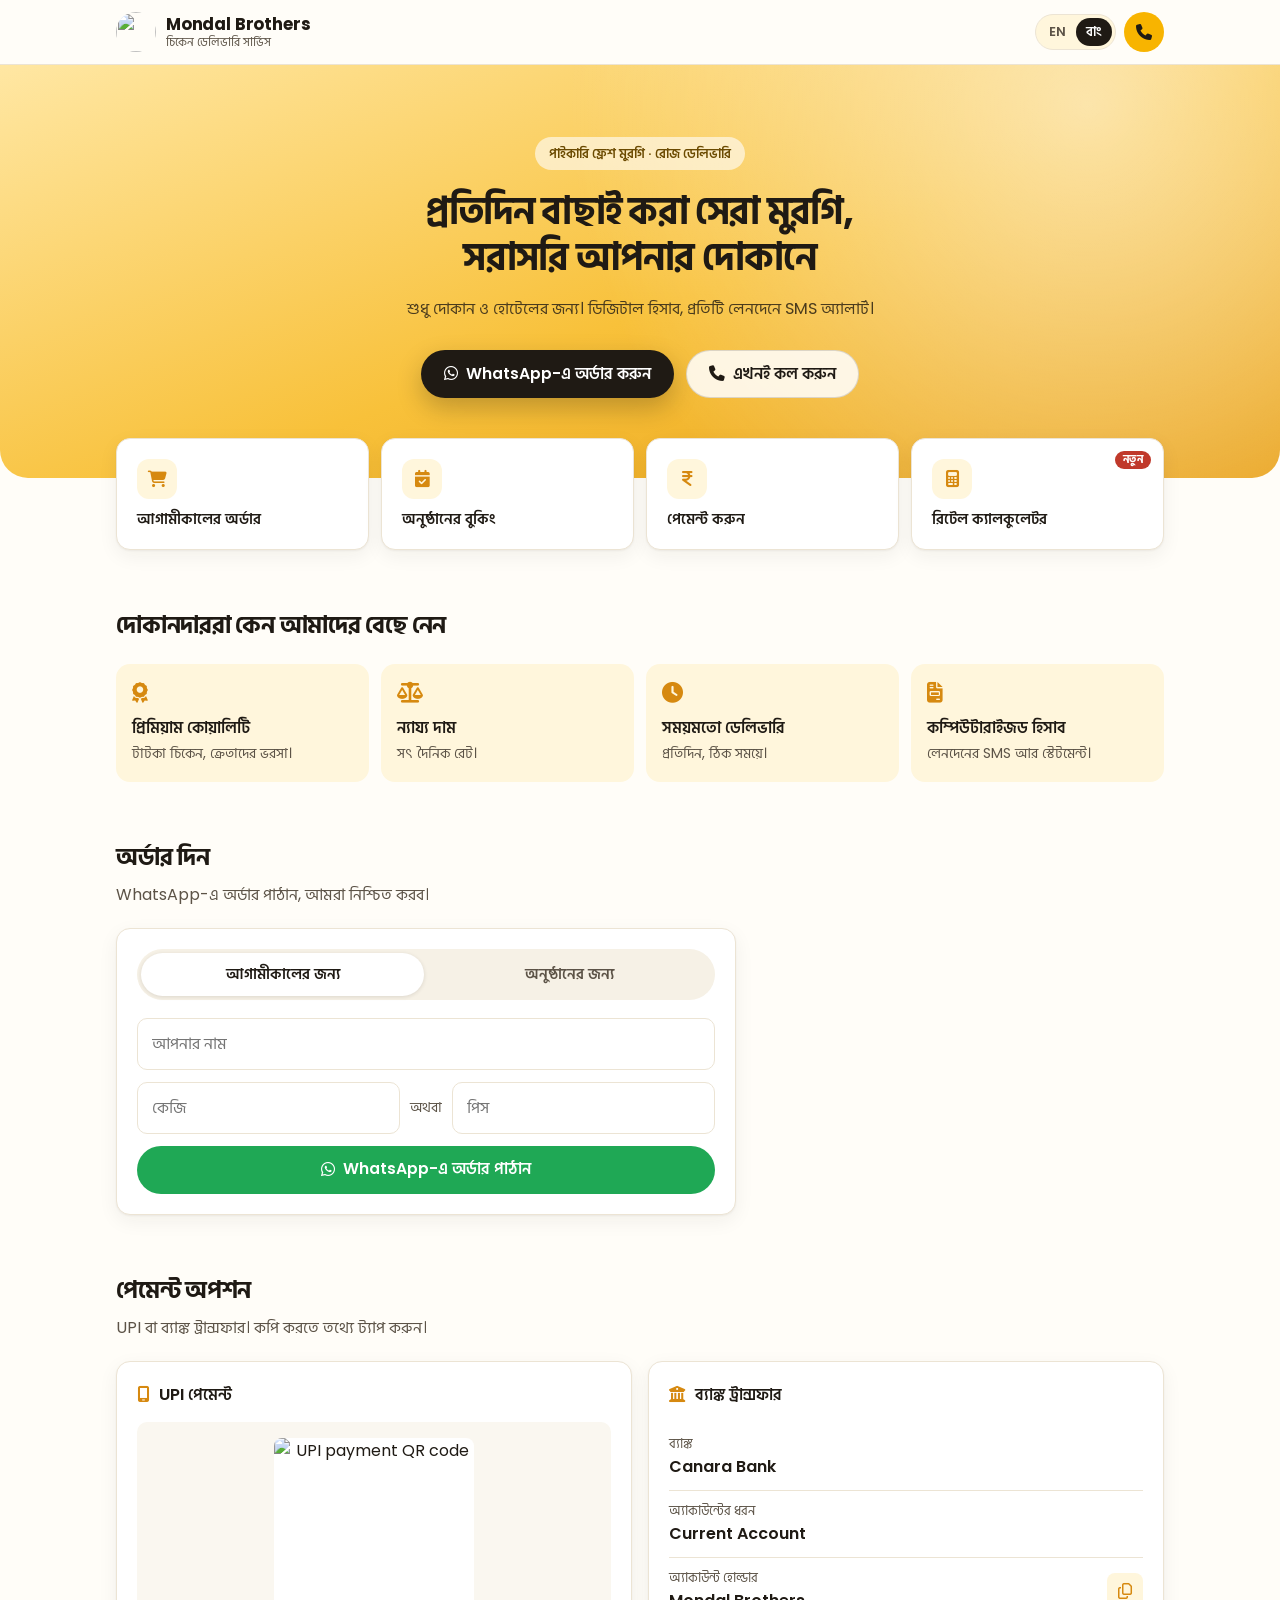
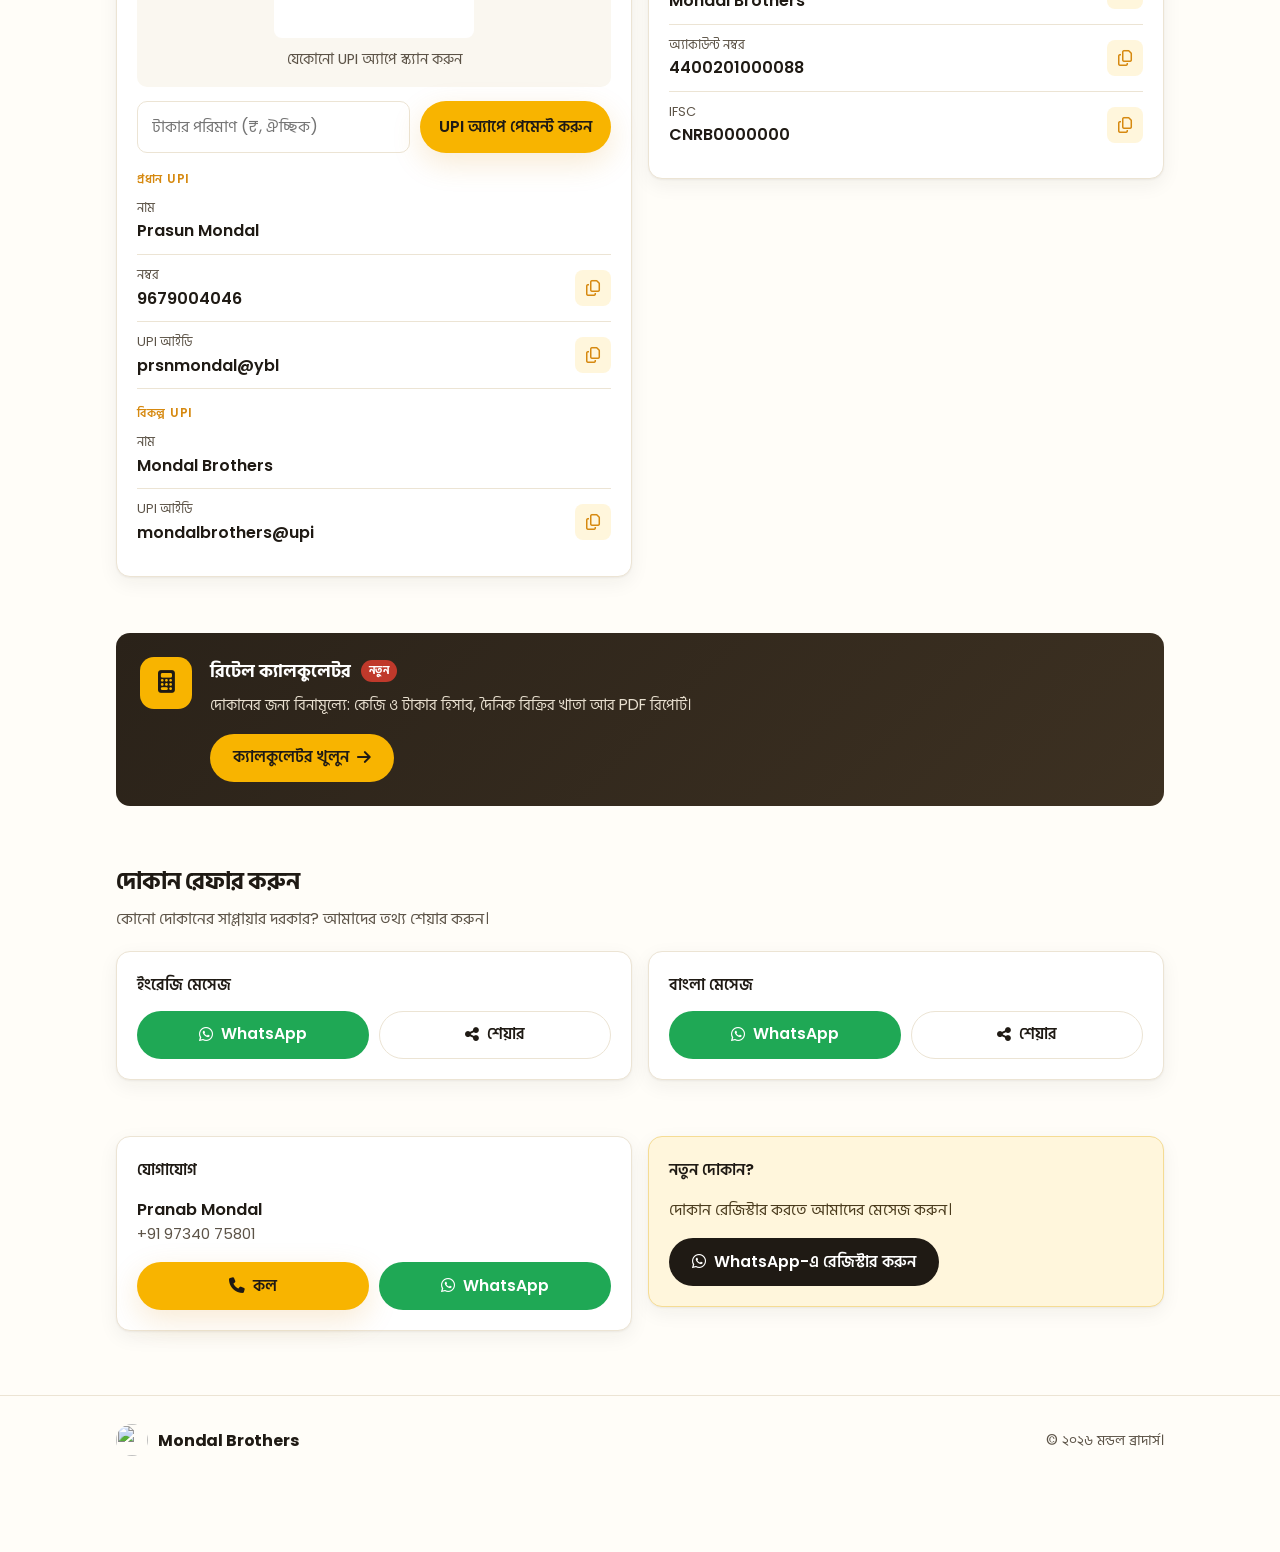
==== commit aad68b05: "Simplify storefront copy and typography Trim bilingual marketing text, remove the hero trust chips, " ====
--- a/index.html
+++ b/index.html
@@ -87,12 +87,6 @@
                     <i class="fa-solid fa-phone"></i><span data-translate="call_now"></span>
                 </a>
             </div>
-
-            <ul class="trust-list">
-                <li><i class="fa-solid fa-store"></i><span data-translate="trust_shops"></span></li>
-                <li><i class="fa-solid fa-truck"></i><span data-translate="trust_daily"></span></li>
-                <li><i class="fa-solid fa-message"></i><span data-translate="trust_sms"></span></li>
-            </ul>
         </div>
     </section>
 
--- a/style.css
+++ b/style.css
@@ -247,10 +247,11 @@
 }
 
 .hero-title {
-  font-size: clamp(1.75rem, 6vw, 2.9rem);
+  font-size: clamp(1.5rem, 5vw, 2.4rem);
   line-height: 1.2;
   font-weight: 700;
   letter-spacing: -0.02em;
+  text-wrap: balance;
 }
 
 .hero-sub {
@@ -272,25 +273,6 @@
   background: var(--ink);
   color: #fff;
   box-shadow: 0 10px 24px rgba(31, 26, 20, 0.25);
-}
-
-.trust-list {
-  list-style: none;
-  padding: 0;
-  margin: 28px 0 0;
-  display: flex;
-  flex-wrap: wrap;
-  justify-content: center;
-  gap: 8px 18px;
-  font-size: 0.88rem;
-  font-weight: 500;
-  color: #4a3b1d;
-}
-
-.trust-list li {
-  display: flex;
-  align-items: center;
-  gap: 7px;
 }
 
 /* -------------------- QUICK ACTIONS -------------------- */
@@ -359,7 +341,7 @@
 .section { margin-top: 56px; }
 
 .section-title {
-  font-size: clamp(1.35rem, 4vw, 1.75rem);
+  font-size: clamp(1.2rem, 3.5vw, 1.5rem);
   font-weight: 700;
   letter-spacing: -0.01em;
 }
@@ -387,7 +369,7 @@
   display: flex;
   align-items: center;
   gap: 10px;
-  font-size: 1.1rem;
+  font-size: 1.02rem;
   font-weight: 600;
   margin-bottom: 14px;
 }
@@ -629,7 +611,7 @@
   align-items: center;
   flex-wrap: wrap;
   gap: 10px;
-  font-size: 1.25rem;
+  font-size: 1.12rem;
   font-weight: 700;
 }
 
@@ -662,7 +644,7 @@
 .share-actions .btn { flex: 1 1 140px; }
 
 .contact-name {
-  font-size: 1.1rem;
+  font-size: 1.02rem;
   font-weight: 600;
 }
 
